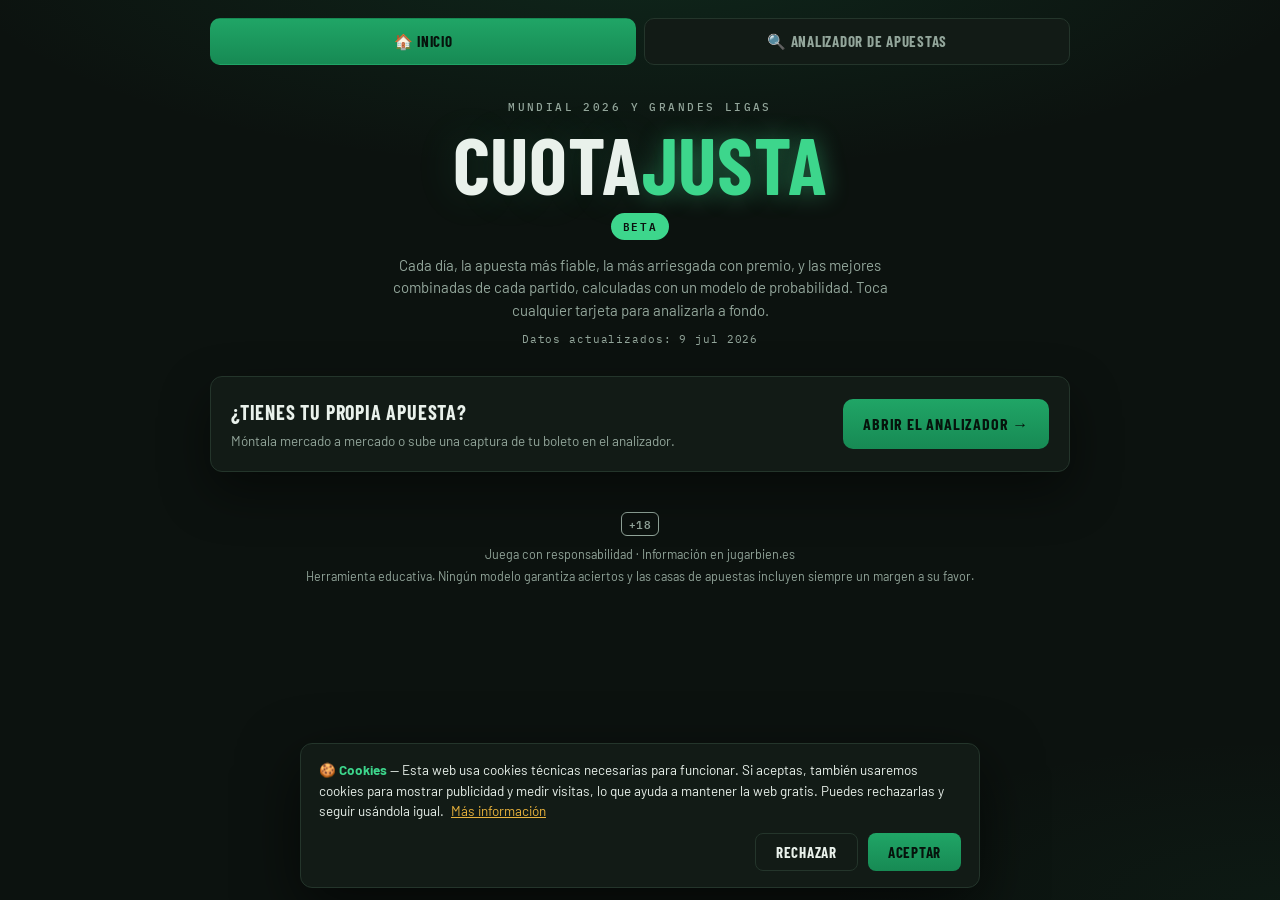
==== index.html @ d5326c70 "Add files via upload" ====
<!DOCTYPE html>
<html lang="es">
<head><meta name="google-site-verification" content="9Vh0uWkeFZLdjZWVwRnx1smApeK9F9QoQM45PeEHUjU" />
<meta charset="UTF-8">
<meta name="viewport" content="width=device-width, initial-scale=1.0">
<title>CuotaJusta · Cuota del día, combinadas y apuestas soñadoras</title>
<meta name="description" content="Cuota del día, combinadas y apuestas soñadoras del Mundial 2026 y las grandes ligas, calculadas cada día con un modelo de probabilidad. Gratis, sin registro.">
<meta name="keywords" content="cuota del dia, apuestas futbol hoy, combinadas futbol, pronosticos Mundial 2026, cuota justa, valor apuesta">
<meta name="author" content="CuotaJusta">
<meta name="robots" content="index, follow">
<link rel="canonical" href="https://cuotajusta.es/">

<meta property="og:type" content="website">
<meta property="og:site_name" content="CuotaJusta">
<meta property="og:title" content="CuotaJusta · Cuota del día, combinadas y apuestas soñadoras">
<meta property="og:description" content="Cada día, la apuesta más fiable, la más arriesgada con premio y las mejores combinadas del Mundial 2026 y las grandes ligas.">
<meta property="og:url" content="https://cuotajusta.es/">
<meta property="og:locale" content="es_ES">

<meta name="twitter:card" content="summary_large_image">
<meta name="twitter:title" content="CuotaJusta · Cuota del día, combinadas y apuestas soñadoras">
<meta name="twitter:description" content="La apuesta más fiable de cada partido, calculada cada día con un modelo de probabilidad.">

<script type="application/ld+json">
{
  "@context": "https://schema.org",
  "@type": "WebApplication",
  "name": "CuotaJusta",
  "url": "https://cuotajusta.es/",
  "description": "Cuota del día, combinadas y apuestas soñadoras del Mundial 2026 y las grandes ligas, calculadas con un modelo de probabilidad de Poisson.",
  "applicationCategory": "SportsApplication",
  "operatingSystem": "Web",
  "inLanguage": "es",
  "offers": { "@type": "Offer", "price": "0", "priceCurrency": "EUR" }
}
</script>

<link rel="preconnect" href="https://fonts.googleapis.com">
<link rel="preconnect" href="https://fonts.gstatic.com" crossorigin>
<link href="https://fonts.googleapis.com/css2?family=Barlow+Condensed:wght@600;700&family=Barlow:wght@400;500;600&family=IBM+Plex+Mono:wght@500;600&display=swap" rel="stylesheet">
<link rel="stylesheet" href="estilos.css">
</head>
<body>

<nav class="tabs">
  <a href="index.html" class="activa">🏠 Inicio</a>
  <a href="analizador.html">🔍 Analizador de apuestas</a>
</nav>

<div class="wrap">

  <header>
    <p class="eyebrow">Mundial 2026 y grandes ligas</p>
    <h1>Cuota<span class="justa">Justa</span></h1>
    <span class="demo-badge">Beta</span>
    <p class="lede">Cada día, la apuesta más fiable, la más arriesgada con premio, y las mejores combinadas de cada partido, calculadas con un modelo de probabilidad. Toca cualquier tarjeta para analizarla a fondo.</p>
    <p class="fecha-datos" id="fecha-datos"></p>
  </header>

  <section class="cd" id="cd">
    <h2 class="cd-titulo"><span class="estrella">⭐</span> <span id="cd-titulo-txt">Cuota del día</span></h2>
    <div class="cd-cards" id="cd-cards"></div>
    <p class="cd-nota">La selección más fiable de cada partido según el modelo. La «cuota justa» es tu listón: si tu casa paga más, la apuesta tiene valor. Toca una tarjeta para analizarla en el analizador de apuestas. Ningún pronóstico es seguro.</p>
  </section>

  <section class="cd sonadoras" id="sonadoras">
    <h2 class="cd-titulo"><span class="estrella-s">🌙</span> Soñadoras</h2>
    <div class="cd-cards" id="son-cards"></div>
    <p class="cd-nota">Apuestas con cuota atractiva pero posibilidades reales: pagan más que las seguras y entran más que las arriesgadas de verdad. El punto medio entre riesgo y premio. Toca una tarjeta para analizarla. Ningún pronóstico es seguro.</p>
  </section>

  <section class="cd combinadas" id="combinadas">
    <h2 class="cd-titulo"><span class="estrella-c">🎟️</span> Combinadas</h2>
    <div class="cd-cards" id="comb-cards"></div>
    <p class="cd-nota">Dos apuestas del mismo partido unidas en una, con la probabilidad calculada de forma exacta sobre el marcador (no es una simple multiplicación). Toca una tarjeta para analizarla. Ningún pronóstico es seguro.</p>
  </section>

  <section class="cd" style="display:block" id="cta-analizador">
    <div class="cta-caja">
      <div>
        <p class="cta-titulo">¿Tienes tu propia apuesta?</p>
        <p class="cta-sub">Móntala mercado a mercado o sube una captura de tu boleto en el analizador.</p>
      </div>
      <a href="analizador.html" class="cta-btn">Abrir el analizador →</a>
    </div>
  </section>

</div>

<div class="cookies" id="cookies" role="dialog" aria-label="Aviso de cookies">
  <div class="cookies-txt">
    <b>🍪 Cookies</b> — Esta web usa cookies técnicas necesarias para funcionar. Si aceptas, también usaremos cookies para mostrar publicidad y medir visitas, lo que ayuda a mantener la web gratis. Puedes rechazarlas y seguir usándola igual.
    <a href="#" id="cookies-mas">Más información</a>
  </div>
  <div class="cookies-btns">
    <button type="button" class="cookies-rechazar" id="cookies-rechazar">Rechazar</button>
    <button type="button" class="cookies-aceptar" id="cookies-aceptar">Aceptar</button>
  </div>
  <div class="cookies-detalle" id="cookies-detalle">
    <b>Cookies técnicas (siempre activas):</b> necesarias para que la web funcione y para recordar tu elección sobre cookies. No requieren consentimiento.<br>
    <b>Cookies de publicidad y medición (opcionales):</b> solo se activan si pulsas «Aceptar». Sirven para mostrar anuncios y contar visitas de forma anónima. Puedes cambiar de opinión borrando los datos del navegador. Esta web es una herramienta educativa (+18); juega con responsabilidad (jugarbien.es).
  </div>
</div>

<footer>
  <span class="mas18">+18</span><br>
  Juega con responsabilidad · Información en jugarbien.es<br>
  Herramienta educativa. Ningún modelo garantiza aciertos y las casas de apuestas incluyen siempre un margen a su favor.
</footer>

<script src="datos_respaldo.js"></script>
<script src="datos.js"></script>
<script src="motor.js"></script>
<script src="cookies.js"></script>
<script>
(function(){
  "use strict";
  function $(id){ return document.getElementById(id); }

  $("fecha-datos").textContent = "Datos actualizados: " + fFecha(DATOS.actualizado);

  // Tarjeta de cuota/soñadora/combinada: al tocarla, navega al analizador
  // con el partido y la selección ya preparados en la URL.
  function crearTarjeta(x, elegida, tipo){
    var ctx = { comp: x.comp, L: x.p[0], V: x.p[1] };
    var card = document.createElement("button");
    card.type = "button";
    card.className = "cd-card";

    var fecha = document.createElement("span");
    fecha.className = "cd-fecha";
    fecha.textContent = fFechaHora(x.p[2]) + " · " + x.compN;

    var equipos = document.createElement("div");
    equipos.className = "cd-equipos";
    var e1 = document.createElement("span"); e1.className = "escudo mini";
    var e2 = document.createElement("span"); e2.className = "escudo mini";
    pintarEscudo(e1, ctx.L, ctx.comp);
    pintarEscudo(e2, ctx.V, ctx.comp);
    var nom = document.createElement("span");
    nom.textContent = ctx.L + " – " + ctx.V;
    equipos.appendChild(e1); equipos.appendChild(nom); equipos.appendChild(e2);

    var pick = document.createElement("p");
    pick.className = "cd-pick";
    var prefijo = tipo === "sonadora" ? "El sueño: " : (tipo === "combo" ? "La combinada: " : "La apuesta: ");
    pick.textContent = prefijo + describir(elegida.sel, ctx);

    var abajo = document.createElement("div");
    abajo.className = "cd-abajo";
    var prob = document.createElement("span");
    prob.className = tipo === "sonadora" ? "cd-cuota-alta" : "cd-prob";
    prob.textContent = tipo === "sonadora" ? ("cuota " + fNum(1 / elegida.p, 2)) : fPct(elegida.p, 0);
    var justa = document.createElement("span");
    justa.className = "cd-justa";
    justa.textContent = tipo === "sonadora"
      ? ("Solo " + fPct(elegida.p, 0) + " de probabilidad")
      : ("Cuota justa " + fNum(1 / elegida.p, 2) + " — con más, hay valor");
    abajo.appendChild(prob); abajo.appendChild(justa);

    card.appendChild(fecha); card.appendChild(equipos);
    card.appendChild(pick); card.appendChild(abajo);

    card.addEventListener("click", function(){
      var params = new URLSearchParams();
      params.set("c", x.compN);
      params.set("l", x.p[0]);
      params.set("v", x.p[1]);
      params.set("f", x.p[2]);
      params.set("s", JSON.stringify(elegida.sel));
      window.location.href = "analizador.html?" + params.toString();
    });
    return card;
  }

  function construirCuotaDia(){
    var todos = partidosParaTarjetas();
    if (!todos.length) return;
    var hoy = new Date().toDateString();
    var deHoy = todos.filter(function(x){ return new Date(x.p[2]).toDateString() === hoy; });
    var usar = (deHoy.length ? deHoy : todos).slice(0, 6);
    $("cd-titulo-txt").textContent = deHoy.length ? "Cuota del día" : "Cuotas de la semana";

    var porPartido = tarjetasPorPartido(usar.length, 6);
    var cont = $("cd-cards"); cont.innerHTML = "";
    usar.forEach(function(x){
      var ctx = { comp: x.comp, L: x.p[0], V: x.p[1] };
      var m = calcularPartido(ctx.comp, ctx.L, ctx.V);
      mejoresApuestas(ctx, m, porPartido).forEach(function(mejor){
        cont.appendChild(crearTarjeta(x, mejor, "segura"));
      });
    });
    if (cont.children.length) $("cd").classList.add("visible");
  }

  function construirSonadoras(){
    var todos = partidosParaTarjetas();
    if (!todos.length) return;
    var hoy = new Date().toDateString();
    var deHoy = todos.filter(function(x){ return new Date(x.p[2]).toDateString() === hoy; });
    var usar = (deHoy.length ? deHoy : todos).slice(0, 6);

    var porPartido = tarjetasPorPartido(usar.length, 6);
    var cont = $("son-cards"); cont.innerHTML = "";
    usar.forEach(function(x){
      var ctx = { comp: x.comp, L: x.p[0], V: x.p[1] };
      var m = calcularPartido(ctx.comp, ctx.L, ctx.V);
      apuestasSonadoras(ctx, m, porPartido).forEach(function(sueno){
        cont.appendChild(crearTarjeta(x, sueno, "sonadora"));
      });
    });
    if (cont.children.length) $("sonadoras").classList.add("visible");
  }

  function construirCombinadas(){
    var todos = partidosParaTarjetas();
    if (!todos.length) return;
    var hoy = new Date().toDateString();
    var deHoy = todos.filter(function(x){ return new Date(x.p[2]).toDateString() === hoy; });
    var usar = (deHoy.length ? deHoy : todos).slice(0, 6);

    var porPartido = tarjetasPorPartido(usar.length, 6);
    var cont = $("comb-cards"); cont.innerHTML = "";
    usar.forEach(function(x){
      var ctx = { comp: x.comp, L: x.p[0], V: x.p[1] };
      var m = calcularPartido(ctx.comp, ctx.L, ctx.V);
      combosDisponibles(ctx, m).slice(0, porPartido).forEach(function(combo){
        cont.appendChild(crearTarjeta(x, combo, "combo"));
      });
    });
    if (cont.children.length) $("combinadas").classList.add("visible");
  }


  construirCuotaDia();
  construirSonadoras();
  construirCombinadas();
})();
</script>
</body>
</html>
---- estilos.css ----
:root{
    --fondo:#0C120F;
    --panel:#121B16;
    --panel2:#18241D;
    --linea:#24352B;
    --verde:#20A566;
    --verde-osc:#155C3C;
    --verde-brillo:#3DD68C;
    --oro:#E9B23C;
    --rojo:#E15A52;
    --texto:#E9F1EB;
    --muted:#93A69B;
    --radius:12px;
  }
  *{box-sizing:border-box;margin:0;padding:0}
  html{scroll-behavior:smooth}
  @media (prefers-reduced-motion:reduce){
    html{scroll-behavior:auto}
    *,*::before,*::after{animation:none!important;transition:none!important}
  }
  body{
    background:var(--fondo);
    background-image:
      radial-gradient(ellipse 90% 40% at 50% -5%, rgba(32,165,102,.14) 0%, transparent 60%),
      radial-gradient(ellipse 60% 30% at 100% 100%, rgba(32,165,102,.05) 0%, transparent 60%);
    color:var(--texto);
    font-family:'Barlow',system-ui,-apple-system,sans-serif;
    font-size:16px;line-height:1.5;
    min-height:100vh;
    padding:0 14px 90px;
  }
  .wrap{max-width:720px;margin:0 auto}
  @media (min-width:900px){
    .wrap{max-width:860px}
    body{padding-left:24px;padding-right:24px}
    .boleto, .ia-card, .stub{padding-left:28px;padding-right:28px}
  }
  @keyframes subir{from{opacity:0;transform:translateY(10px)}to{opacity:1;transform:none}}
  .cd, .boleto, .ia-card{animation:subir .4s ease-out both}
  .ia-card{animation-delay:.05s}

  header{padding:34px 0 22px;text-align:center}
  .eyebrow{
    font-family:'IBM Plex Mono',monospace;font-size:11px;font-weight:500;
    letter-spacing:.22em;text-transform:uppercase;color:var(--muted);
  }
  h1{
    font-family:'Barlow Condensed',sans-serif;font-weight:700;
    font-size:clamp(50px,12vw,80px);line-height:.95;letter-spacing:.01em;
    text-transform:uppercase;margin:10px 0 12px;
    text-shadow:0 0 40px rgba(61,214,140,.15);
  }
  h1 .justa{color:var(--verde-brillo);text-shadow:0 0 24px rgba(61,214,140,.45)}
  .demo-badge{
    display:inline-block;font-family:'IBM Plex Mono',monospace;font-size:11px;font-weight:600;
    letter-spacing:.14em;color:#0C120F;background:var(--verde-brillo);
    padding:5px 12px;border-radius:999px;text-transform:uppercase;
  }
  .lede{color:var(--muted);max-width:520px;margin:14px auto 0;font-size:15px}
  .fecha-datos{
    margin-top:10px;font-family:'IBM Plex Mono',monospace;font-size:11px;
    letter-spacing:.08em;color:var(--muted);
  }

  /* --- Cuota del día --- */
  .cd{margin-bottom:26px;display:none}
  .cd.visible{display:block}
  .cd-titulo{
    font-family:'Barlow Condensed',sans-serif;font-weight:700;font-size:24px;
    text-transform:uppercase;letter-spacing:.05em;margin-bottom:10px;
  }
  .cd-titulo .estrella{color:var(--oro)}
  .cd-cards{
    display:flex;gap:10px;overflow-x:auto;padding-bottom:8px;
    scroll-snap-type:x mandatory;-webkit-overflow-scrolling:touch;
  }
  @media (min-width:900px){
    .cd-cards{
      display:grid;grid-template-columns:repeat(3, 1fr);overflow:visible;
    }
    .cd-card{width:auto !important}
  }
  .cd-card{
    flex:0 0 auto;width:255px;scroll-snap-align:start;cursor:pointer;
    background:var(--panel);border:1px solid var(--linea);border-radius:10px;
    padding:14px;text-align:left;color:var(--texto);font-family:inherit;
    transition:border-color .15s, transform .12s;
  }
  .cd-card:hover{border-color:var(--verde-brillo);transform:translateY(-2px)}
  .cd-fecha{
    font-family:'IBM Plex Mono',monospace;font-size:11px;font-weight:600;
    letter-spacing:.08em;color:var(--muted);text-transform:uppercase;
  }
  .cd-equipos{
    display:flex;align-items:center;gap:8px;margin:9px 0;
    font-family:'Barlow Condensed',sans-serif;font-weight:700;font-size:16px;
    letter-spacing:.02em;text-transform:uppercase;line-height:1.15;
  }
  .cd-pick{font-size:14px;color:var(--texto);min-height:42px}
  .cd-abajo{display:flex;align-items:baseline;justify-content:space-between;gap:10px;margin-top:8px}
  .cd-prob{font-family:'IBM Plex Mono',monospace;font-weight:600;font-size:26px;color:var(--verde-brillo)}
  .cd-justa{font-size:12px;color:var(--muted);text-align:right}
  .cd-nota{font-size:12.5px;color:var(--muted);margin-top:8px}

  /* Soñadoras: acento violeta */
  .sonadoras .estrella-s{filter:drop-shadow(0 0 6px rgba(167,139,250,.5))}
  .sonadoras .cd-card{border-color:rgba(167,139,250,.28)}
  .sonadoras .cd-card:hover{border-color:#A78BFA;box-shadow:0 8px 30px rgba(167,139,250,.18)}
  .sonadoras .cd-prob{color:#B9A3FB}
  .sonadoras .cd-cuota-alta{
    font-family:'IBM Plex Mono',monospace;font-weight:600;font-size:26px;color:#C9B8FC;
  }

  /* Combinadas: acento azul */
  .combinadas .estrella-c{filter:drop-shadow(0 0 6px rgba(96,165,250,.5))}
  .combinadas .cd-card{border-color:rgba(96,165,250,.28)}
  .combinadas .cd-card:hover{border-color:#60A5FA;box-shadow:0 8px 30px rgba(96,165,250,.18)}
  .combinadas .cd-prob{color:#8FBFFC}

  /* Modo avanzado (IA) colapsable */
  .avanzado{margin-top:14px;border-top:1px dashed var(--linea);padding-top:8px}
  .avanzado summary{
    cursor:pointer;list-style:none;font-size:13.5px;color:var(--muted);
    padding:6px 0;display:flex;align-items:center;gap:6px;
  }
  .avanzado summary::-webkit-details-marker{display:none}
  .avanzado summary::before{content:"⚙️";font-size:13px}
  .avanzado summary::after{content:"▾";margin-left:auto;color:var(--muted)}
  .avanzado[open] summary::after{content:"▴"}
  .avanzado-body{padding-top:10px}
  .btn-ia-adv{width:100%;margin-top:10px;padding:11px}

  .boleto{
    background:var(--panel);
    border:1px solid var(--linea);
    border-radius:var(--radius);
    box-shadow:0 30px 70px rgba(0,0,0,.55);
    padding:22px 18px 24px;
    position:relative;
    overflow:hidden;
  }
  .boleto::before{
    content:"";position:absolute;top:0;left:0;right:0;height:4px;
    background:linear-gradient(90deg, var(--verde), var(--verde-brillo));
  }
  .boleto-head{
    display:flex;justify-content:space-between;align-items:baseline;
    border-bottom:1px solid var(--linea);padding-bottom:12px;margin-bottom:4px;
  }
  .boleto-head .titulo{
    font-family:'Barlow Condensed',sans-serif;font-weight:700;font-size:21px;
    text-transform:uppercase;letter-spacing:.05em;
  }
  .boleto-head .serie{
    font-family:'IBM Plex Mono',monospace;font-size:11px;color:var(--verde-brillo);font-weight:600;
    letter-spacing:.08em;
  }

  .paso{padding:18px 0}
  .paso + .paso{border-top:1px dashed var(--linea)}
  .paso-label{
    font-family:'IBM Plex Mono',monospace;font-size:11px;font-weight:600;
    letter-spacing:.18em;text-transform:uppercase;color:var(--verde-brillo);
    display:block;margin-bottom:12px;
  }

  label.campo{display:block}
  .campo + .campo{margin-top:12px}
  .campo-nombre{font-size:13px;font-weight:600;color:var(--muted);display:block;margin-bottom:6px}
  .nota-comp{
    margin-top:12px;font-size:12.5px;color:var(--muted);
    border-left:3px solid var(--verde);padding-left:10px;
  }
  .aviso-90{
    display:none;margin-top:10px;font-size:12.5px;color:var(--texto);
    background:rgba(233,178,60,.1);border:1px solid rgba(233,178,60,.35);
    border-radius:8px;padding:9px 11px;
  }
  .aviso-90.visible{display:block}
  .aviso-90 b{color:var(--oro)}

  select,input[type="text"],input[type="password"]{
    width:100%;appearance:none;-webkit-appearance:none;
    background:var(--panel2);color:var(--texto);
    border:1.5px solid var(--linea);border-radius:10px;
    padding:11px 12px;font-family:'Barlow',sans-serif;font-size:15px;font-weight:500;
  }
  select{
    background-image:url("data:image/svg+xml,%3Csvg xmlns='http://www.w3.org/2000/svg' width='12' height='8'%3E%3Cpath d='M1 1l5 5 5-5' stroke='%2393A69B' stroke-width='2' fill='none'/%3E%3C/svg%3E");
    background-repeat:no-repeat;background-position:right 12px center;
    padding-right:32px;cursor:pointer;
  }
  select:hover,input:hover{border-color:#31473A}
  input[type="text"]{font-family:'IBM Plex Mono',monospace;font-weight:600;font-size:16px}
  select:focus-visible,input:focus-visible,button:focus-visible{
    outline:2px solid var(--verde-brillo);outline-offset:2px;
  }
  select:disabled{opacity:.6;cursor:not-allowed}

  .banner-partido{
    margin-top:14px;
    background:linear-gradient(180deg, var(--verde-osc), #114A30);
    background-image:
      linear-gradient(180deg, var(--verde-osc), #114A30),
      repeating-linear-gradient(90deg, rgba(255,255,255,.03) 0 32px, transparent 32px 64px);
    border:1px solid #1E6B45;border-radius:10px;
    padding:14px 12px;
    display:grid;grid-template-columns:1fr auto 1fr;gap:8px;align-items:center;
    box-shadow:inset 0 1px 0 rgba(255,255,255,.06);
  }
  .banner-equipo{display:flex;flex-direction:column;align-items:center;gap:7px;min-width:0}
  .banner-equipo .nombre{
    font-family:'Barlow Condensed',sans-serif;font-weight:700;font-size:17px;
    letter-spacing:.03em;text-transform:uppercase;text-align:center;line-height:1.1;
    overflow:hidden;text-overflow:ellipsis;max-width:100%;
  }
  .banner-vs{
    font-family:'IBM Plex Mono',monospace;font-weight:600;font-size:12px;color:#BFE8D2;
    letter-spacing:.1em;text-align:center;
  }
  .escudo{
    width:46px;height:46px;display:flex;align-items:center;justify-content:center;
    flex:none;
  }
  .escudo img{width:100%;height:100%;object-fit:contain;filter:drop-shadow(0 2px 4px rgba(0,0,0,.4))}
  .escudo .bandera-img{
    width:44px;height:30px;object-fit:cover;border-radius:5px;
    box-shadow:0 2px 6px rgba(0,0,0,.45), inset 0 0 0 1px rgba(255,255,255,.15);
  }
  .escudo .iniciales{
    width:44px;height:46px;display:flex;align-items:center;justify-content:center;
    clip-path:polygon(0 0, 100% 0, 100% 62%, 50% 100%, 0 62%);
    font-family:'Barlow Condensed',sans-serif;font-weight:700;font-size:17px;color:#fff;
    text-shadow:0 1px 2px rgba(0,0,0,.4);
  }
  .escudo.mini{width:26px;height:26px}
  .escudo.mini .bandera-img{width:24px;height:17px;border-radius:3px}
  .escudo.mini .iniciales{width:22px;height:24px;font-size:10px}

  .grupo{
    border:1px solid var(--linea);border-radius:10px;
    margin-bottom:10px;background:var(--panel2);overflow:hidden;
  }
  .buscador-mercados input{
    font-family:'Barlow',sans-serif !important;font-weight:500 !important;font-size:15px !important;
    margin-bottom:12px;
  }
  .sin-resultados{
    display:none;font-size:14px;color:var(--muted);
    text-align:center;padding:14px;margin-bottom:10px;
  }
  .sin-resultados.visible{display:block}
  .grupo.oculto{display:none}
  .fila-mercado.oculto{display:none}
  .grupo summary{
    cursor:pointer;list-style:none;padding:12px 14px;
    display:flex;justify-content:space-between;align-items:center;
    font-family:'Barlow Condensed',sans-serif;font-weight:700;font-size:17px;
    letter-spacing:.05em;text-transform:uppercase;
    background:linear-gradient(180deg, rgba(32,165,102,.16), rgba(32,165,102,.05));
    border-bottom:1px solid transparent;
  }
  .grupo[open] summary{border-bottom-color:var(--linea)}
  .grupo summary::-webkit-details-marker{display:none}
  .grupo summary::after{content:"+";font-size:20px;color:var(--verde-brillo);font-family:'Barlow',sans-serif}
  .grupo[open] summary::after{content:"–"}
  .grupo-body{padding:12px 14px 14px;display:grid;gap:14px}
  .fila-mercado{display:flex;flex-wrap:wrap;gap:8px;align-items:center}
  .fila-titulo{
    flex-basis:100%;font-size:12px;font-weight:600;color:var(--muted);
    text-transform:uppercase;letter-spacing:.06em;margin-bottom:-2px;
  }
  select.mini{width:auto;padding:8px 30px 8px 10px;font-size:14px;border-radius:8px}
  select.jugador{min-width:200px;flex:1}
  .btn-add{
    cursor:pointer;border:none;border-radius:8px;
    background:var(--oro);color:#161104;
    font-family:'Barlow Condensed',sans-serif;font-weight:700;font-size:15px;
    letter-spacing:.06em;text-transform:uppercase;padding:9px 16px;
    transition:transform .1s, filter .12s;
  }
  .btn-add:hover{filter:brightness(1.08)}
  .btn-add:active{transform:scale(.97)}
  .add-chips{display:flex;flex-wrap:wrap;gap:8px}
  .add-chip{
    cursor:pointer;border:1.5px solid var(--linea);border-radius:9px;
    background:var(--panel);color:var(--texto);padding:9px 13px;
    font-family:'Barlow Condensed',sans-serif;font-weight:600;font-size:15px;
    letter-spacing:.03em;text-transform:uppercase;
    transition:background .12s,color .12s,border-color .12s,transform .1s;
  }
  .add-chip b{color:var(--verde-brillo);font-weight:600;margin-left:6px}
  .add-chip:hover{border-color:var(--verde-brillo)}
  .add-chip:active{transform:scale(.97)}
  .add-chip.simbolo{min-width:44px;font-size:17px}
  .aviso-plantilla{font-size:13px;color:var(--muted)}

  .slip{
    border:1px solid #1E6B45;border-radius:10px;
    background:var(--panel2);margin-top:14px;overflow:hidden;
  }
  .slip-titulo{
    display:flex;justify-content:space-between;align-items:baseline;
    font-family:'Barlow Condensed',sans-serif;font-weight:700;font-size:17px;
    letter-spacing:.05em;text-transform:uppercase;
    background:linear-gradient(180deg, var(--verde-osc), #114A30);
    padding:11px 14px;
  }
  .slip-titulo .n{font-family:'IBM Plex Mono',monospace;font-size:12px;color:#BFE8D2}
  .slip-body{padding:12px 14px}
  .slip-partido{
    display:flex;align-items:center;gap:7px;
    font-family:'Barlow Condensed',sans-serif;font-weight:700;font-size:14px;
    letter-spacing:.03em;text-transform:uppercase;color:var(--verde-brillo);
    padding:10px 0 6px;margin-top:4px;border-top:1px solid var(--linea);
  }
  .slip-partido:first-child{border-top:none;margin-top:0;padding-top:2px}
  .sel-linea-partido{
    font-family:'Barlow Condensed',sans-serif;font-weight:700;font-size:14px;
    letter-spacing:.03em;text-transform:uppercase;color:var(--verde-brillo);
    padding:12px 0 4px;
  }
  .slip-vacio{font-size:14px;color:var(--muted)}
  .slip-item{
    display:grid;grid-template-columns:22px 1fr auto;gap:8px;align-items:center;
    padding:8px 0;border-top:1px dashed var(--linea);font-size:14.5px;
  }
  .slip-item:first-of-type{border-top:none}
  .slip-item .num{
    font-family:'IBM Plex Mono',monospace;font-weight:600;font-size:12px;color:var(--verde-brillo);
  }
  .slip-x{
    cursor:pointer;border:none;background:none;color:var(--muted);
    font-size:18px;line-height:1;padding:4px 6px;border-radius:6px;
  }
  .slip-x:hover{color:var(--rojo);background:rgba(225,90,82,.12)}
  .aviso-jugadores{margin:8px 14px 12px;font-size:12.5px;color:var(--oro);display:none}
  .aviso-jugadores.visible{display:block}

  .paso3-grid{display:grid;grid-template-columns:1.4fr 1fr;gap:12px}
  @media (max-width:520px){ .paso3-grid{grid-template-columns:1fr} }

  .error{display:none;margin-top:10px;font-size:13.5px;font-weight:600;color:var(--rojo)}
  .error.visible{display:block}

  .analizar{
    width:100%;margin-top:6px;cursor:pointer;
    background:linear-gradient(180deg, var(--verde), #178A54);
    color:#06130C;
    border:none;border-radius:10px;padding:15px;
    font-family:'Barlow Condensed',sans-serif;font-weight:700;font-size:20px;
    letter-spacing:.08em;text-transform:uppercase;
    transition:transform .1s, filter .12s;
  }
  .analizar:hover{filter:brightness(1.08)}
  .analizar:active{transform:scale(.99)}

  /* --- Barra flotante del boleto --- */
  .flotante{
    display:none;position:fixed;left:50%;bottom:14px;transform:translateX(-50%);
    z-index:50;align-items:center;gap:14px;
    background:var(--panel);border:1px solid #1E6B45;border-radius:999px;
    box-shadow:0 12px 40px rgba(0,0,0,.6);
    padding:10px 12px 10px 18px;max-width:92vw;
  }
  .flotante.visible{display:flex}
  .flotante .txt{font-size:14.5px;white-space:nowrap}
  .flotante button{
    cursor:pointer;border:none;border-radius:999px;padding:9px 18px;
    background:linear-gradient(180deg, var(--verde), #178A54);color:#06130C;
    font-family:'Barlow Condensed',sans-serif;font-weight:700;font-size:16px;
    letter-spacing:.06em;text-transform:uppercase;
  }

  /* --- Analizador de capturas (IA) --- */
  .ia-card{
    margin-top:26px;background:var(--panel);border:1px solid var(--linea);
    border-radius:var(--radius);box-shadow:0 30px 70px rgba(0,0,0,.55);
    padding:22px 18px;position:relative;overflow:hidden;
  }
  .ia-card::before{
    content:"";position:absolute;top:0;left:0;right:0;height:4px;
    background:linear-gradient(90deg, var(--oro), #F5D06E);
  }
  .ia-titulo{
    font-family:'Barlow Condensed',sans-serif;font-weight:700;font-size:21px;
    text-transform:uppercase;letter-spacing:.05em;margin-bottom:4px;
  }
  .ia-sub{font-size:14px;color:var(--muted);margin-bottom:14px}
  .drop{
    border:2px dashed var(--linea);border-radius:10px;background:var(--panel2);
    padding:22px 14px;text-align:center;cursor:pointer;display:block;
    transition:border-color .15s, background .15s;
  }
  .drop:hover,.drop.arrastrando{border-color:var(--verde-brillo);background:rgba(32,165,102,.08)}
  .drop .icono{font-size:26px;display:block;margin-bottom:6px}
  .drop .txt{font-size:14px;color:var(--muted)}
  .drop input{display:none}
  .preview{display:none;margin-top:12px;text-align:center}
  .preview.visible{display:block}
  .preview img{max-width:100%;max-height:200px;border-radius:8px;border:1px solid var(--linea)}
  .preview .quitar{
    display:inline-block;margin-top:8px;cursor:pointer;background:none;border:none;
    color:var(--muted);font-size:13px;text-decoration:underline;
  }
  .clave-fila{display:grid;grid-template-columns:1fr auto;gap:8px;margin-top:14px}
  .btn-sec{
    cursor:pointer;border:1.5px solid var(--linea);border-radius:8px;background:var(--panel2);
    color:var(--texto);font-family:'Barlow Condensed',sans-serif;font-weight:600;
    font-size:14px;letter-spacing:.05em;text-transform:uppercase;padding:0 14px;
  }
  .btn-sec:hover{border-color:var(--verde-brillo)}
  .clave-nota{font-size:12.5px;color:var(--muted);margin-top:8px}
  .btn-ia{
    width:100%;margin-top:14px;cursor:pointer;
    background:linear-gradient(180deg, var(--oro), #C8922A);color:#161104;
    border:none;border-radius:10px;padding:14px;
    font-family:'Barlow Condensed',sans-serif;font-weight:700;font-size:18px;
    letter-spacing:.08em;text-transform:uppercase;
    transition:transform .1s, filter .12s;
  }
  .btn-ia:hover{filter:brightness(1.06)}
  .btn-ia:disabled{opacity:.55;cursor:wait}
  .estado-ia{margin-top:12px;font-size:14px;color:var(--muted);display:none}
  .estado-ia.visible{display:block}
  .estado-ia.mal{color:var(--rojo)}

  /* --- Resguardo --- */
  .stub{
    display:none;position:relative;margin-top:26px;
    background:var(--panel);border:1px solid var(--linea);
    border-radius:var(--radius);
    box-shadow:0 30px 70px rgba(0,0,0,.55);
    padding:28px 20px 24px;
  }
  .stub.visible{display:block;animation:stubIn .35s ease-out}
  @keyframes stubIn{from{opacity:0;transform:translateY(14px)}to{opacity:1;transform:none}}
  .stub::before{
    content:"";position:absolute;top:-7px;left:12px;right:12px;height:14px;
    background-image:radial-gradient(circle 7px at 7px 7px, var(--fondo) 6.5px, transparent 7px);
    background-size:26px 14px;background-repeat:repeat-x;
  }
  .stub-label{
    font-family:'IBM Plex Mono',monospace;font-size:11px;font-weight:600;
    letter-spacing:.18em;text-transform:uppercase;color:var(--muted);
  }
  .stub-fuente{display:none;margin-top:6px;font-size:12.5px;color:var(--oro)}
  .stub-fuente.visible{display:block}
  .stub-partido{
    display:flex;align-items:center;gap:10px;flex-wrap:wrap;
    font-family:'Barlow Condensed',sans-serif;font-weight:700;font-size:24px;
    line-height:1.1;text-transform:uppercase;margin:8px 0 14px;
  }
  .sel-lineas{border-top:1px dashed var(--linea);margin-bottom:18px}
  .sel-linea{
    display:grid;grid-template-columns:22px 1fr auto;gap:8px;align-items:center;
    padding:9px 0;border-bottom:1px dashed var(--linea);font-size:14.5px;
  }
  .sel-linea .num{font-family:'IBM Plex Mono',monospace;font-weight:600;font-size:12px;color:var(--verde-brillo)}
  .sel-linea .pct{font-family:'IBM Plex Mono',monospace;font-weight:600;white-space:nowrap;color:var(--oro)}
  .sel-linea.na{color:var(--muted)}
  .sel-linea.na .pct{color:var(--muted)}

  .prob-grande{display:flex;align-items:flex-end;gap:16px;flex-wrap:wrap;margin-bottom:6px}
  .prob-num{
    font-family:'IBM Plex Mono',monospace;font-weight:600;color:var(--verde-brillo);
    font-size:clamp(52px,13vw,80px);line-height:.9;letter-spacing:-.02em;
  }
  .prob-desc{font-size:14px;color:var(--muted);max-width:220px;padding-bottom:8px}

  .termo{display:flex;align-items:center;gap:12px;flex-wrap:wrap;margin:4px 0 8px}
  .termo-segs{display:flex;gap:5px}
  .termo-segs i{width:28px;height:11px;border-radius:5px;background:rgba(255,255,255,.08)}
  .termo-segs i.on.verde{background:var(--verde-brillo)}
  .termo-segs i.on.oro{background:var(--oro)}
  .termo-segs i.on.rojo{background:var(--rojo)}
  .termo-label{
    font-family:'Barlow Condensed',sans-serif;font-weight:700;font-size:19px;
    letter-spacing:.06em;text-transform:uppercase;
  }
  .termo-label.verde{color:var(--verde-brillo)}
  .termo-label.oro{color:var(--oro)}
  .termo-label.rojo{color:var(--rojo)}

  .frecuencia{font-size:15.5px;margin:2px 0 18px;color:var(--texto)}
  .frecuencia b{color:var(--verde-brillo)}

  .compara{
    border:1px solid var(--linea);border-radius:10px;background:var(--panel2);
    padding:14px;margin-bottom:18px;
  }
  .compara-titulo{
    font-family:'IBM Plex Mono',monospace;font-size:11px;font-weight:600;
    letter-spacing:.16em;text-transform:uppercase;color:var(--muted);margin-bottom:12px;display:block;
  }
  .cbarra{display:grid;grid-template-columns:150px 1fr 58px;gap:10px;align-items:center;font-size:13.5px;margin-bottom:9px}
  .cbarra:last-of-type{margin-bottom:0}
  .cbarra .etiqueta{color:var(--muted)}
  .cbarra .track{height:12px;background:rgba(255,255,255,.07);border-radius:99px;overflow:hidden}
  .cbarra .fill{height:100%;border-radius:99px;transition:width .5s ease}
  .cbarra.modelo .fill{background:linear-gradient(90deg, var(--verde), var(--verde-brillo))}
  .cbarra.cuota .fill{background:linear-gradient(90deg, #B8862B, var(--oro))}
  .cbarra .pct{font-family:'IBM Plex Mono',monospace;font-weight:600;text-align:right}
  .compara-leyenda{font-size:12.5px;color:var(--muted);margin-top:10px}
  @media (max-width:520px){ .cbarra{grid-template-columns:110px 1fr 52px} }

  .sello{
    display:inline-block;margin:2px 0 4px;
    padding:8px 18px;border:3px solid currentColor;border-radius:8px;
    font-family:'Barlow Condensed',sans-serif;font-weight:700;font-size:26px;
    letter-spacing:.14em;text-transform:uppercase;
    transform:rotate(-5deg);
    animation:stamp .3s cubic-bezier(.2,1.6,.4,1) both;
  }
  @keyframes stamp{from{opacity:0;transform:rotate(-5deg) scale(1.7)}to{opacity:1;transform:rotate(-5deg) scale(1)}}
  .sello.verde{color:var(--verde-brillo)}
  .sello.oro{color:var(--oro)}
  .sello.rojo{color:var(--rojo)}
  .veredicto-frase{font-size:15px;margin:12px 0 6px;max-width:500px}
  .dinero{font-size:14.5px;color:var(--texto);margin-bottom:8px;max-width:500px}
  .dinero b.pos{color:var(--verde-brillo)} .dinero b.neg{color:var(--rojo)}
  .nota-indep{font-size:13px;color:var(--muted);margin-bottom:18px;max-width:500px}

  .datos{border-top:1px dashed var(--linea);padding-top:16px;display:grid;gap:9px}
  .dato{display:flex;justify-content:space-between;gap:16px;font-size:14.5px}
  .dato .k{color:var(--muted)}
  .dato .v{font-family:'IBM Plex Mono',monospace;font-weight:600;white-space:nowrap}

  .modelo{margin-top:20px;border-top:1px dashed var(--linea);padding-top:16px}
  .modelo-titulo{
    font-family:'IBM Plex Mono',monospace;font-size:11px;font-weight:600;
    letter-spacing:.18em;text-transform:uppercase;color:var(--muted);margin-bottom:12px;display:block;
  }
  .barras{display:grid;gap:8px}
  .barra{display:grid;grid-template-columns:26px 1fr 52px;gap:10px;align-items:center;font-size:13.5px}
  .barra .sig{font-family:'Barlow Condensed',sans-serif;font-weight:700;font-size:16px}
  .barra .track{height:10px;background:rgba(255,255,255,.07);border-radius:99px;overflow:hidden}
  .barra .fill{height:100%;background:linear-gradient(90deg, var(--verde), var(--verde-brillo));border-radius:99px;transition:width .5s ease}
  .barra .pct{font-family:'IBM Plex Mono',monospace;font-weight:600;text-align:right}
  .marcadores{margin-top:14px;font-size:13.5px;color:var(--muted)}
  .marcadores b{color:var(--texto);font-family:'IBM Plex Mono',monospace;font-weight:600}
  .nota-demo{
    margin-top:18px;font-size:12.5px;color:var(--muted);
    border-left:3px solid var(--verde);padding-left:10px;
  }

  .como{margin-top:34px}
  .como details{
    background:var(--panel);border:1px solid var(--linea);
    border-radius:var(--radius);padding:18px 20px;
  }
  .como summary{
    cursor:pointer;font-family:'Barlow Condensed',sans-serif;font-weight:600;
    font-size:19px;letter-spacing:.04em;text-transform:uppercase;list-style:none;
    display:flex;justify-content:space-between;align-items:center;color:var(--texto);
  }
  .como summary::-webkit-details-marker{display:none}
  .como summary::after{content:"+";font-size:22px;color:var(--verde-brillo)}
  .como details[open] summary::after{content:"–"}
  .como-body{margin-top:14px;color:var(--muted);font-size:14.5px;display:grid;gap:10px}
  .como-body b{color:var(--texto);font-weight:600}

  footer{margin-top:40px;text-align:center;color:var(--muted);font-size:12.5px;line-height:1.7}
  footer .mas18{
    display:inline-block;font-family:'IBM Plex Mono',monospace;font-weight:600;font-size:11px;
    border:1.5px solid var(--muted);border-radius:6px;padding:2px 7px;margin-bottom:8px;
    letter-spacing:.06em;
  }

  /* --- Banner de cookies --- */
  .cookies{
    display:none;position:fixed;left:12px;right:12px;bottom:12px;z-index:80;
    max-width:680px;margin:0 auto;
    background:var(--panel);border:1px solid var(--linea);border-radius:12px;
    box-shadow:0 20px 60px rgba(0,0,0,.6);
    padding:16px 18px;
    flex-direction:column;gap:12px;
  }
  .cookies.visible{display:flex}
  .cookies-txt{font-size:13.5px;color:var(--texto);line-height:1.5}
  .cookies-txt b{color:var(--verde-brillo)}
  .cookies-txt a{color:var(--oro);text-decoration:underline;margin-left:4px}
  .cookies-btns{display:flex;gap:10px;justify-content:flex-end}
  .cookies-rechazar,.cookies-aceptar{
    cursor:pointer;border-radius:8px;padding:9px 20px;
    font-family:'Barlow Condensed',sans-serif;font-weight:700;font-size:15px;
    letter-spacing:.05em;text-transform:uppercase;
  }
  .cookies-rechazar{background:transparent;border:1.5px solid var(--linea);color:var(--texto)}
  .cookies-rechazar:hover{border-color:var(--muted)}
  .cookies-aceptar{background:linear-gradient(180deg, var(--verde), #178A54);border:none;color:#06130C}
  .cookies-aceptar:hover{filter:brightness(1.08)}
  .cookies-detalle{
    display:none;font-size:12.5px;color:var(--muted);
    border-top:1px dashed var(--linea);padding-top:10px;
  }
  .cookies-detalle.visible{display:block}
  @media (max-width:520px){ .cookies-btns{justify-content:stretch} .cookies-rechazar,.cookies-aceptar{flex:1} }

  /* --- Pestañas de navegación (Inicio / Analizador) --- */
  .tabs{
    max-width:720px;margin:0 auto;padding-top:18px;
    display:flex;gap:8px;
  }
  @media (min-width:900px){ .tabs{ max-width:860px } }
  .tabs a{
    flex:1;text-align:center;text-decoration:none;
    padding:11px 14px;border-radius:10px;
    border:1.5px solid var(--linea);background:var(--panel);color:var(--muted);
    font-family:'Barlow Condensed',sans-serif;font-weight:700;font-size:15px;
    letter-spacing:.05em;text-transform:uppercase;
    transition:border-color .15s,color .15s,background .15s;
  }
  .tabs a:hover{border-color:var(--verde-brillo);color:var(--texto)}
  .tabs a.activa{
    background:linear-gradient(180deg, var(--verde), #178A54);
    border-color:transparent;color:#06130C;
  }

  /* --- Caja de llamada al analizador (portada) --- */
  #cta-analizador{margin-top:6px}
  .cta-caja{
    background:var(--panel);border:1px solid var(--linea);border-radius:var(--radius);
    box-shadow:0 20px 50px rgba(0,0,0,.45);
    padding:20px;display:flex;align-items:center;justify-content:space-between;gap:16px;flex-wrap:wrap;
  }
  .cta-titulo{
    font-family:'Barlow Condensed',sans-serif;font-weight:700;font-size:20px;
    text-transform:uppercase;letter-spacing:.04em;
  }
  .cta-sub{font-size:13.5px;color:var(--muted);margin-top:4px}
  .cta-btn{
    flex:none;white-space:nowrap;text-decoration:none;
    background:linear-gradient(180deg, var(--verde), #178A54);color:#06130C;
    padding:13px 20px;border-radius:10px;
    font-family:'Barlow Condensed',sans-serif;font-weight:700;font-size:16px;
    letter-spacing:.05em;text-transform:uppercase;
    transition:filter .12s;
  }
  .cta-btn:hover{filter:brightness(1.08)}
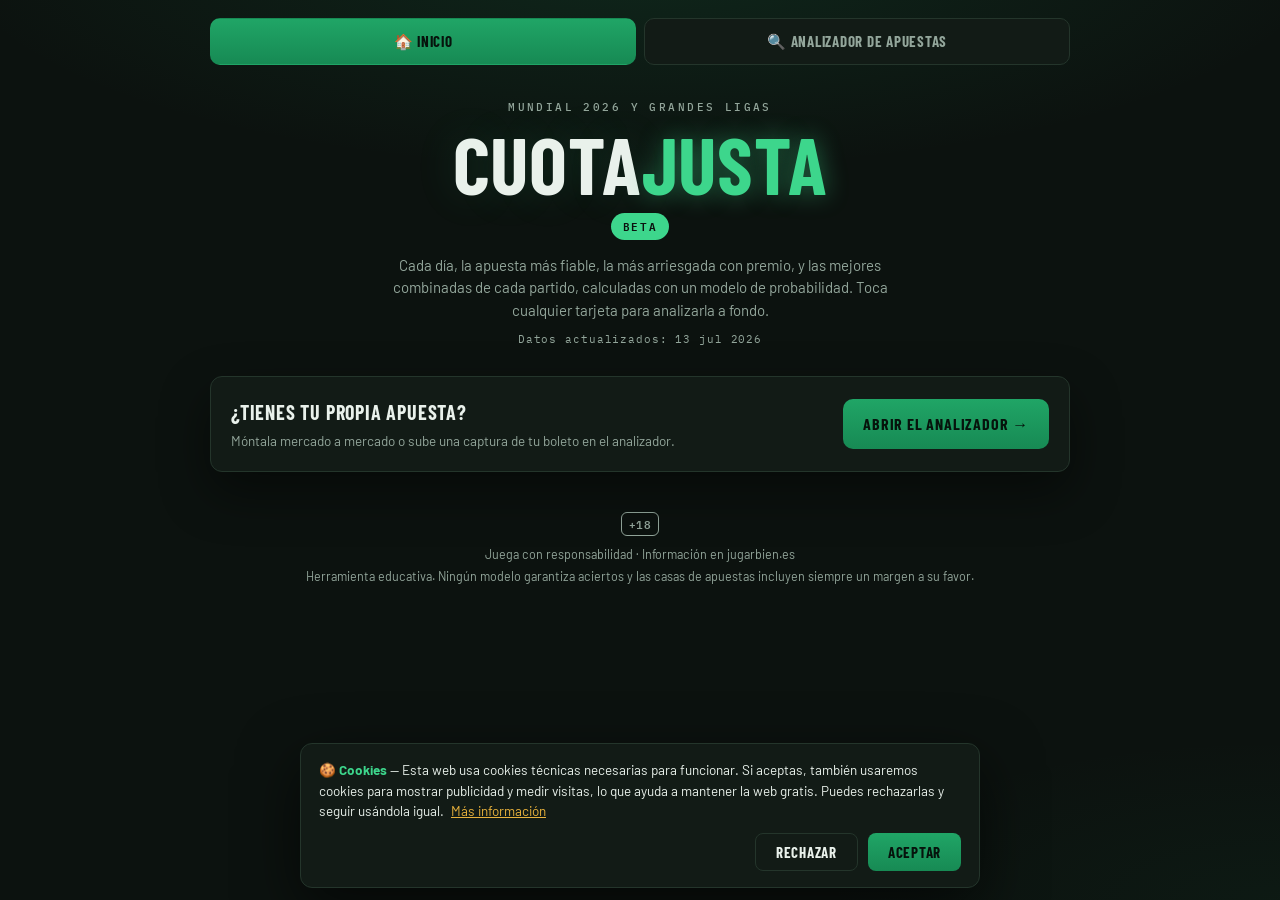
==== commit 3e435f91: "Add files via upload" ====
--- a/index.html
+++ b/index.html
@@ -178,7 +178,8 @@
     if (!todos.length) return;
     var hoy = new Date().toDateString();
     var deHoy = todos.filter(function(x){ return new Date(x.p[2]).toDateString() === hoy; });
-    var usar = (deHoy.length ? deHoy : todos).slice(0, 6);
+    // Los de hoy primero, pero SIN quitar el resto de la semana
+    var usar = deHoy.concat(todos.filter(function(x){ return deHoy.indexOf(x) === -1; })).slice(0, 8);
     $("cd-titulo-txt").textContent = deHoy.length ? "Cuota del día" : "Cuotas de la semana";
 
     var porPartido = tarjetasPorPartido(usar.length, 6);
@@ -198,7 +199,8 @@
     if (!todos.length) return;
     var hoy = new Date().toDateString();
     var deHoy = todos.filter(function(x){ return new Date(x.p[2]).toDateString() === hoy; });
-    var usar = (deHoy.length ? deHoy : todos).slice(0, 6);
+    // Los de hoy primero, pero SIN quitar el resto de la semana
+    var usar = deHoy.concat(todos.filter(function(x){ return deHoy.indexOf(x) === -1; })).slice(0, 8);
 
     var porPartido = tarjetasPorPartido(usar.length, 6);
     var cont = $("son-cards"); cont.innerHTML = "";
@@ -212,15 +214,77 @@
     if (cont.children.length) $("sonadoras").classList.add("visible");
   }
 
+  // Tarjeta de combinada de VARIOS partidos: cada pierna con su partido,
+  // probabilidad total = producto exacto (partidos independientes de verdad).
+  function crearTarjetaMulti(titulo, piernas){
+    var card = document.createElement("button");
+    card.type = "button";
+    card.className = "cd-card cd-card-multi";
+
+    var cab = document.createElement("span");
+    cab.className = "cd-fecha";
+    cab.textContent = titulo + " · " + piernas.length + " partidos";
+    card.appendChild(cab);
+
+    var pTotal = 1;
+    piernas.forEach(function(pi){
+      pTotal *= pi.p;
+      var linea = document.createElement("div");
+      linea.className = "cd-leg";
+      var eq = document.createElement("span");
+      eq.className = "cd-leg-partido";
+      eq.textContent = pi.x.p[0] + " – " + pi.x.p[1];
+      var ap = document.createElement("span");
+      ap.className = "cd-leg-apuesta";
+      ap.textContent = describir(pi.c.sel, { comp: pi.x.comp, L: pi.x.p[0], V: pi.x.p[1] }) + " (" + fPct(pi.c.p, 0) + ")";
+      linea.appendChild(eq); linea.appendChild(ap);
+      card.appendChild(linea);
+    });
+
+    var abajo = document.createElement("div");
+    abajo.className = "cd-abajo";
+    var prob = document.createElement("span");
+    prob.className = "cd-prob";
+    prob.textContent = fPct(pTotal, 0);
+    var justa = document.createElement("span");
+    justa.className = "cd-justa";
+    justa.textContent = "Cuota justa " + fNum(1 / pTotal, 2) + " — con más, hay valor";
+    abajo.appendChild(prob); abajo.appendChild(justa);
+    card.appendChild(abajo);
+
+    card.addEventListener("click", function(){
+      var multi = piernas.map(function(pi){
+        return { c: pi.x.compN, l: pi.x.p[0], v: pi.x.p[1], f: pi.x.p[2], s: pi.c.sel };
+      });
+      window.location.href = "analizador.html?m=" + encodeURIComponent(JSON.stringify(multi));
+    });
+    return card;
+  }
+
   function construirCombinadas(){
     var todos = partidosParaTarjetas();
     if (!todos.length) return;
     var hoy = new Date().toDateString();
     var deHoy = todos.filter(function(x){ return new Date(x.p[2]).toDateString() === hoy; });
-    var usar = (deHoy.length ? deHoy : todos).slice(0, 6);
-
+    // Los de hoy primero, pero SIN quitar el resto de la semana
+    var usar = deHoy.concat(todos.filter(function(x){ return deHoy.indexOf(x) === -1; })).slice(0, 8);
+
+    var cont = $("comb-cards"); cont.innerHTML = "";
+
+    // 1) Combinadas de VARIOS partidos (si hay al menos 2): el plato fuerte
+    if (usar.length >= 2){
+      var piernas = usar.slice(0, 3).map(function(x){
+        var ctx = { comp: x.comp, L: x.p[0], V: x.p[1] };
+        var m = calcularPartido(ctx.comp, ctx.L, ctx.V);
+        var mejores = mejoresApuestas(ctx, m, 1);
+        return mejores.length ? { x: x, c: mejores[0], p: mejores[0].p } : null;
+      }).filter(Boolean);
+      if (piernas.length >= 2) cont.appendChild(crearTarjetaMulti("Doble del día", piernas.slice(0, 2)));
+      if (piernas.length >= 3) cont.appendChild(crearTarjetaMulti("Triple del día", piernas));
+    }
+
+    // 2) Combinadas del mismo partido (exactas sobre el marcador)
     var porPartido = tarjetasPorPartido(usar.length, 6);
-    var cont = $("comb-cards"); cont.innerHTML = "";
     usar.forEach(function(x){
       var ctx = { comp: x.comp, L: x.p[0], V: x.p[1] };
       var m = calcularPartido(ctx.comp, ctx.L, ctx.V);
--- a/estilos.css
+++ b/estilos.css
@@ -638,3 +638,70 @@
     transition:filter .12s;
   }
   .cta-btn:hover{filter:brightness(1.08)}
+
+  /* --- Rejilla visual de selección de jugadores --- */
+  .ju-grid{display:flex;flex-direction:column;gap:6px;margin-bottom:12px}
+  .ju-equipo-titulo{
+    display:flex;align-items:center;gap:8px;margin:8px 0 2px;
+    font-family:'Barlow Condensed',sans-serif;font-weight:700;font-size:15px;
+    text-transform:uppercase;letter-spacing:.04em;color:var(--verde-brillo);
+  }
+  .ju-cards{
+    display:grid;grid-template-columns:repeat(auto-fill,minmax(88px,1fr));gap:8px;
+  }
+  .ju-card{
+    background:var(--panel);border:1.5px solid var(--linea);border-radius:12px;
+    padding:10px 6px 8px;display:flex;flex-direction:column;align-items:center;gap:5px;
+    cursor:pointer;transition:border-color .12s,transform .12s,box-shadow .12s;
+    text-align:center;
+  }
+  .ju-card:hover{border-color:var(--verde-brillo);transform:translateY(-2px)}
+  .ju-card.sel{
+    border-color:var(--verde-brillo);
+    box-shadow:0 0 0 2px rgba(61,214,140,.35), 0 8px 22px rgba(61,214,140,.18);
+    background:linear-gradient(180deg, rgba(61,214,140,.1), var(--panel));
+  }
+  .ju-avatar{
+    position:relative;width:54px;height:54px;border-radius:50%;
+    display:flex;align-items:center;justify-content:center;
+    box-shadow:0 3px 10px rgba(0,0,0,.45);
+    border:2px solid rgba(255,255,255,.14);overflow:visible;
+  }
+  .ju-avatar-icono{
+    position:absolute;font-size:26px;opacity:.32;
+    filter:grayscale(.2) drop-shadow(0 1px 2px rgba(0,0,0,.4));
+  }
+  .ju-avatar-ini{
+    position:relative;z-index:1;
+    font-family:'Barlow Condensed',sans-serif;font-weight:700;font-size:18px;color:#fff;
+    text-shadow:0 1px 4px rgba(0,0,0,.7);letter-spacing:.02em;
+  }
+  .ju-avatar-band{
+    position:absolute;bottom:-2px;left:-2px;width:19px;height:13px;
+    object-fit:cover;border-radius:3px;border:1.5px solid var(--panel);
+    box-shadow:0 1px 3px rgba(0,0,0,.5);z-index:2;
+  }
+  .ju-avatar-POR{border-color:#F4C752}
+  .ju-avatar-DEF{border-color:#6FB6FF}
+  .ju-avatar-MED{border-color:#9FE7B8}
+  .ju-avatar-DEL{border-color:#FF9D7A}
+  .ju-estrella{position:absolute;top:-6px;right:-6px;font-size:14px;filter:drop-shadow(0 1px 2px rgba(0,0,0,.6));z-index:3}
+  .ju-nombre{
+    font-family:'Barlow',sans-serif;font-weight:600;font-size:11.5px;color:var(--texto);
+    line-height:1.15;max-width:82px;overflow:hidden;text-overflow:ellipsis;white-space:nowrap;
+  }
+  .ju-pos{font-size:9.5px;color:var(--muted);letter-spacing:.02em;font-weight:600}
+  .ju-pos-POR{color:#F4C752}
+  .ju-pos-DEF{color:#6FB6FF}
+  .ju-pos-MED{color:#9FE7B8}
+  .ju-pos-DEL{color:#FF9D7A}
+
+  /* --- Tarjeta de combinada de varios partidos (portada) --- */
+  .cd-card-multi{gap:6px}
+  .cd-leg{
+    display:flex;flex-direction:column;gap:1px;padding:6px 0;
+    border-top:1px solid var(--linea);
+  }
+  .cd-leg:first-of-type{border-top:none}
+  .cd-leg-partido{font-size:11px;color:var(--muted);text-transform:uppercase;letter-spacing:.03em}
+  .cd-leg-apuesta{font-family:'Barlow',sans-serif;font-weight:600;font-size:13.5px;color:var(--texto)}
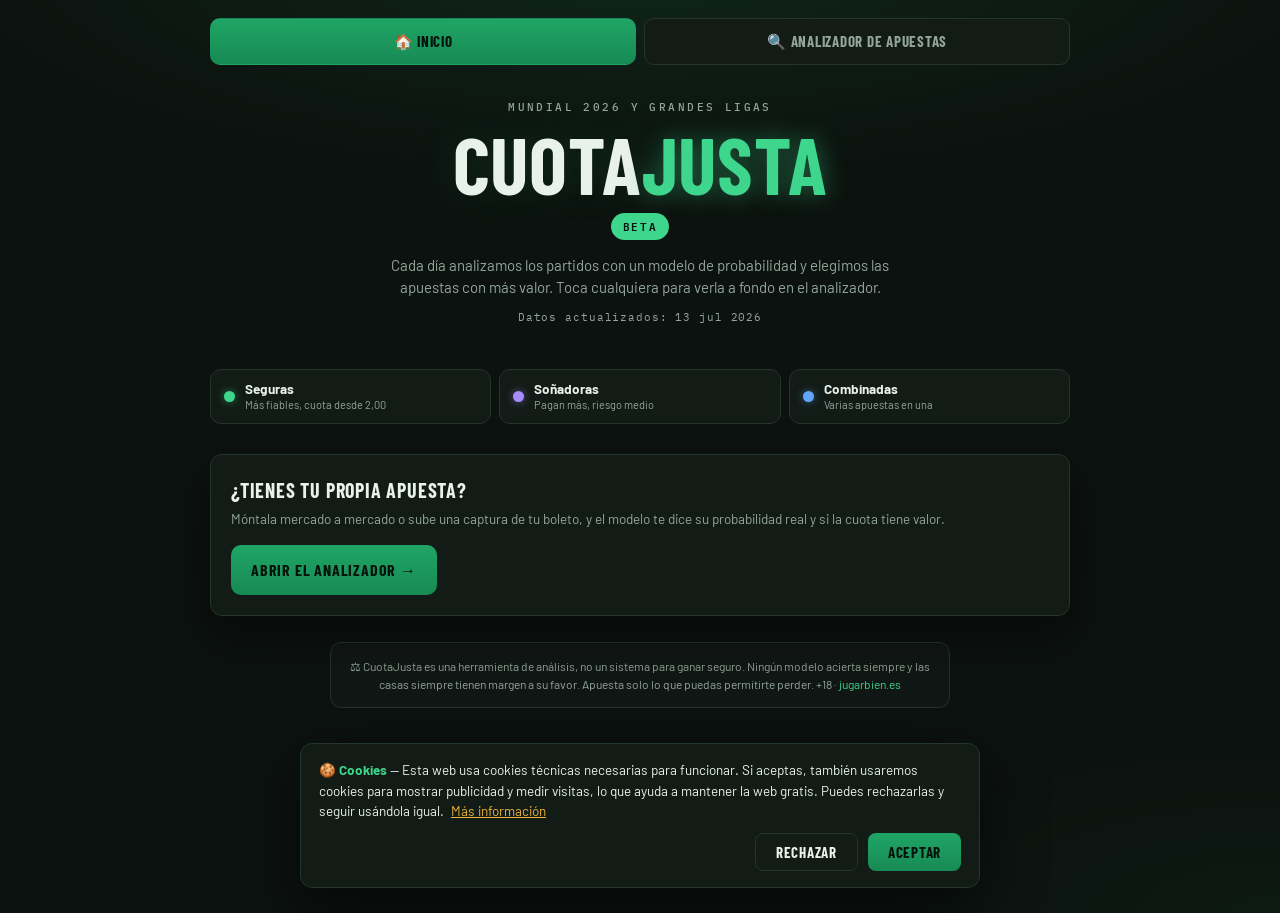
==== commit badcb2dc: "Add files via upload" ====
--- a/index.html
+++ b/index.html
@@ -53,9 +53,24 @@
     <p class="eyebrow">Mundial 2026 y grandes ligas</p>
     <h1>Cuota<span class="justa">Justa</span></h1>
     <span class="demo-badge">Beta</span>
-    <p class="lede">Cada día, la apuesta más fiable, la más arriesgada con premio, y las mejores combinadas de cada partido, calculadas con un modelo de probabilidad. Toca cualquier tarjeta para analizarla a fondo.</p>
+    <p class="lede">Cada día analizamos los partidos con un modelo de probabilidad y elegimos las apuestas con más valor. Toca cualquiera para verla a fondo en el analizador.</p>
     <p class="fecha-datos" id="fecha-datos"></p>
   </header>
+
+  <div class="leyenda">
+    <a href="#cd" class="ley-item ley-seg">
+      <span class="ley-punto"></span>
+      <span class="ley-txt"><b>Seguras</b><span>Más fiables, cuota desde 2,00</span></span>
+    </a>
+    <a href="#sonadoras" class="ley-item ley-son">
+      <span class="ley-punto"></span>
+      <span class="ley-txt"><b>Soñadoras</b><span>Pagan más, riesgo medio</span></span>
+    </a>
+    <a href="#combinadas" class="ley-item ley-com">
+      <span class="ley-punto"></span>
+      <span class="ley-txt"><b>Combinadas</b><span>Varias apuestas en una</span></span>
+    </a>
+  </div>
 
   <section class="cd" id="cd">
     <h2 class="cd-titulo"><span class="estrella">⭐</span> <span id="cd-titulo-txt">Cuota del día</span></h2>
@@ -79,11 +94,15 @@
     <div class="cta-caja">
       <div>
         <p class="cta-titulo">¿Tienes tu propia apuesta?</p>
-        <p class="cta-sub">Móntala mercado a mercado o sube una captura de tu boleto en el analizador.</p>
+        <p class="cta-sub">Móntala mercado a mercado o sube una captura de tu boleto, y el modelo te dice su probabilidad real y si la cuota tiene valor.</p>
       </div>
       <a href="analizador.html" class="cta-btn">Abrir el analizador →</a>
     </div>
   </section>
+
+  <p class="aviso-honesto">
+    ⚖️ CuotaJusta es una herramienta de análisis, no un sistema para ganar seguro. Ningún modelo acierta siempre y las casas siempre tienen margen a su favor. Apuesta solo lo que puedas permitirte perder. +18 · <a href="https://www.jugarbien.es" target="_blank" rel="noopener">jugarbien.es</a>
+  </p>
 
 </div>
 
@@ -146,6 +165,14 @@
     var prefijo = tipo === "sonadora" ? "El sueño: " : (tipo === "combo" ? "La combinada: " : "La apuesta: ");
     pick.textContent = prefijo + describir(elegida.sel, ctx);
 
+    // Análisis: el "por qué" de la apuesta
+    if (elegida.analisis){
+      var analisis = document.createElement("p");
+      analisis.className = "cd-analisis";
+      analisis.innerHTML = "📊 " + elegida.analisis;
+      pick.appendChild(analisis);
+    }
+
     var abajo = document.createElement("div");
     abajo.className = "cd-abajo";
     var prob = document.createElement("span");
@@ -157,6 +184,16 @@
       ? ("Solo " + fPct(elegida.p, 0) + " de probabilidad")
       : ("Cuota justa " + fNum(1 / elegida.p, 2) + " — con más, hay valor");
     abajo.appendChild(prob); abajo.appendChild(justa);
+
+    // Sello de confianza del cálculo
+    if (elegida.conf){
+      var conf = document.createElement("span");
+      conf.className = "cd-conf cd-conf-" + elegida.conf;
+      var puntos = elegida.conf >= 3 ? "●●●" : (elegida.conf === 2 ? "●●○" : "●○○");
+      conf.innerHTML = '<span class="cd-conf-p">' + puntos + '</span> ' +
+        (elegida.conf >= 3 ? "Cálculo sólido" : (elegida.conf === 2 ? "Cálculo fiable" : "Estimación aprox."));
+      abajo.appendChild(conf);
+    }
 
     card.appendChild(fecha); card.appendChild(equipos);
     card.appendChild(pick); card.appendChild(abajo);
--- a/estilos.css
+++ b/estilos.css
@@ -62,6 +62,30 @@
     letter-spacing:.08em;color:var(--muted);
   }
 
+  /* --- Leyenda de secciones (guía rápida) --- */
+  .leyenda{
+    display:grid;grid-template-columns:repeat(3,1fr);gap:8px;
+    margin:22px 0 30px;
+  }
+  @media (max-width:560px){ .leyenda{grid-template-columns:1fr} }
+  .ley-item{
+    display:flex;align-items:center;gap:10px;text-decoration:none;
+    padding:11px 13px;border-radius:11px;
+    background:var(--panel);border:1px solid var(--linea);
+    transition:border-color .15s,transform .15s;
+  }
+  .ley-item:hover{transform:translateY(-2px)}
+  .ley-punto{width:11px;height:11px;border-radius:50%;flex:none}
+  .ley-txt{display:flex;flex-direction:column;line-height:1.25}
+  .ley-txt b{font-size:13.5px;color:var(--texto);font-weight:700}
+  .ley-txt span{font-size:11px;color:var(--muted)}
+  .ley-seg .ley-punto{background:var(--verde-brillo);box-shadow:0 0 8px rgba(61,214,140,.5)}
+  .ley-seg:hover{border-color:var(--verde-brillo)}
+  .ley-son .ley-punto{background:#A78BFA;box-shadow:0 0 8px rgba(167,139,250,.5)}
+  .ley-son:hover{border-color:#A78BFA}
+  .ley-com .ley-punto{background:#60A5FA;box-shadow:0 0 8px rgba(96,165,250,.5)}
+  .ley-com:hover{border-color:#60A5FA}
+
   /* --- Cuota del día --- */
   .cd{margin-bottom:26px;display:none}
   .cd.visible{display:block}
@@ -97,9 +121,24 @@
     letter-spacing:.02em;text-transform:uppercase;line-height:1.15;
   }
   .cd-pick{font-size:14px;color:var(--texto);min-height:42px}
-  .cd-abajo{display:flex;align-items:baseline;justify-content:space-between;gap:10px;margin-top:8px}
+  .cd-analisis{
+    font-size:12px;color:var(--muted);line-height:1.4;margin-top:7px;
+    padding:8px 10px;background:rgba(255,255,255,.03);border-radius:8px;
+    border-left:2px solid rgba(61,214,140,.4);
+  }
+  .cd-analisis b{color:var(--texto);font-weight:600}
+  .cd-abajo{display:flex;align-items:baseline;justify-content:space-between;gap:10px;margin-top:10px;flex-wrap:wrap}
   .cd-prob{font-family:'IBM Plex Mono',monospace;font-weight:600;font-size:26px;color:var(--verde-brillo)}
-  .cd-justa{font-size:12px;color:var(--muted);text-align:right}
+  .cd-justa{font-size:12px;color:var(--muted);text-align:right;flex:1}
+  .cd-conf{
+    font-size:10.5px;color:var(--muted);letter-spacing:.02em;
+    width:100%;display:flex;align-items:center;gap:5px;
+    padding-top:7px;margin-top:3px;border-top:1px solid var(--linea);
+  }
+  .cd-conf-p{letter-spacing:1px;font-size:9px}
+  .cd-conf-3 .cd-conf-p{color:#3DD68C}
+  .cd-conf-2 .cd-conf-p{color:#F4C752}
+  .cd-conf-1 .cd-conf-p{color:#FF9D7A}
   .cd-nota{font-size:12.5px;color:var(--muted);margin-top:8px}
 
   /* Soñadoras: acento violeta */
@@ -638,6 +677,13 @@
     transition:filter .12s;
   }
   .cta-btn:hover{filter:brightness(1.08)}
+  .aviso-honesto{
+    font-size:12px;color:var(--muted);line-height:1.5;text-align:center;
+    max-width:620px;margin:26px auto 0;padding:14px 18px;
+    background:rgba(255,255,255,.02);border:1px solid var(--linea);border-radius:11px;
+  }
+  .aviso-honesto a{color:var(--verde-brillo);text-decoration:none}
+  .aviso-honesto a:hover{text-decoration:underline}
 
   /* --- Rejilla visual de selección de jugadores --- */
   .ju-grid{display:flex;flex-direction:column;gap:6px;margin-bottom:12px}
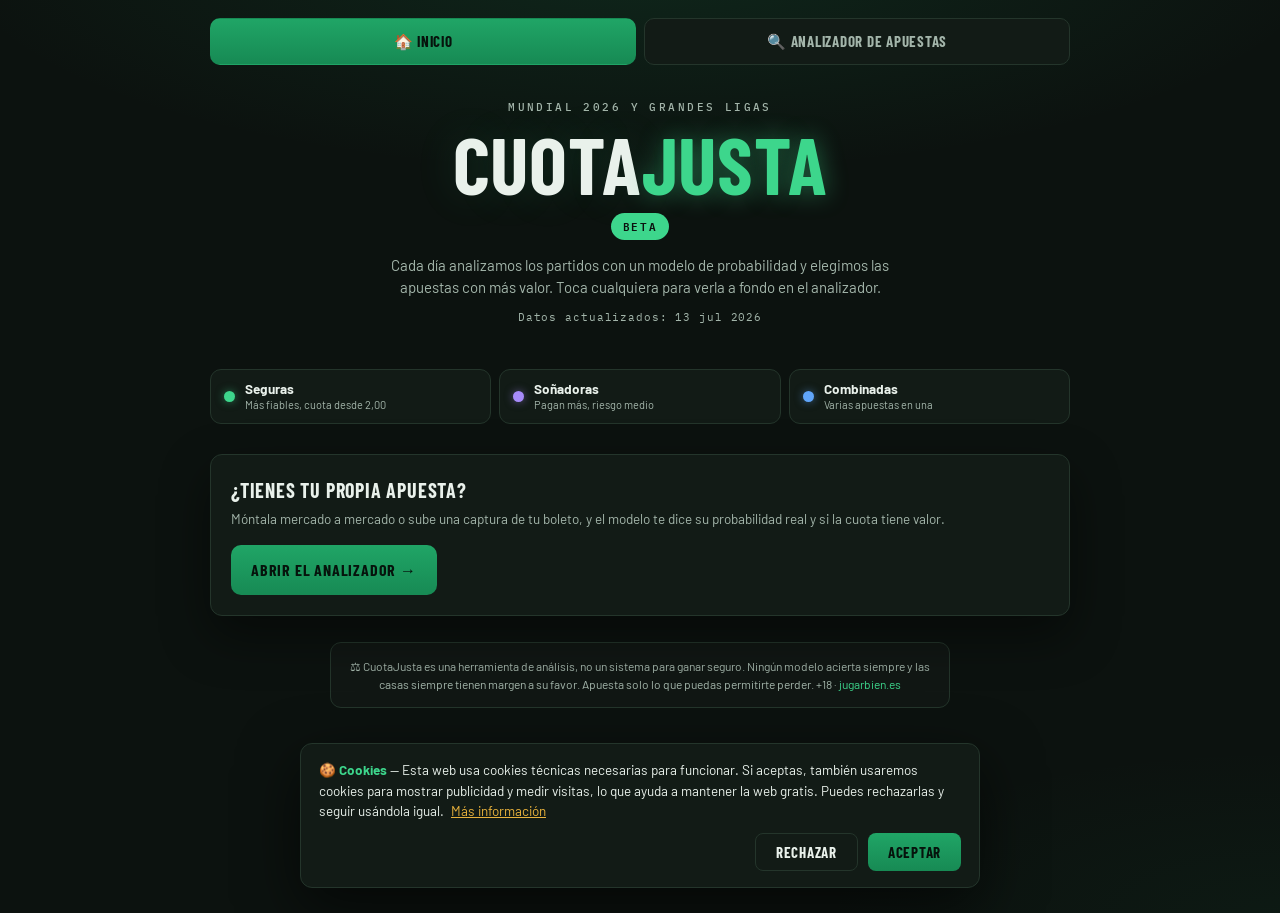
==== commit c9a019bf: "Add files via upload" ====
--- a/index.html
+++ b/index.html
@@ -42,12 +42,14 @@
 </head>
 <body>
 
-<nav class="tabs">
-  <a href="index.html" class="activa">🏠 Inicio</a>
+<a href="#contenido" class="saltar-contenido">Saltar al contenido</a>
+
+<nav class="tabs" aria-label="Navegación principal">
+  <a href="index.html" class="activa" aria-current="page">🏠 Inicio</a>
   <a href="analizador.html">🔍 Analizador de apuestas</a>
 </nav>
 
-<div class="wrap">
+<div class="wrap" id="contenido">
 
   <header>
     <p class="eyebrow">Mundial 2026 y grandes ligas</p>
@@ -145,6 +147,11 @@
     var card = document.createElement("button");
     card.type = "button";
     card.className = "cd-card";
+    var tipoTxt = tipo === "sonadora" ? "Apuesta soñadora" : (tipo === "combo" ? "Combinada" : "Apuesta segura");
+    card.setAttribute("aria-label",
+      tipoTxt + " para " + ctx.L + " contra " + ctx.V + ": " +
+      describir(elegida.sel, ctx) + ". Probabilidad " + fPct(elegida.p, 0) +
+      ", cuota justa " + fNum(1 / elegida.p, 2) + ". Pulsa para analizarla.");
 
     var fecha = document.createElement("span");
     fecha.className = "cd-fecha";
--- a/estilos.css
+++ b/estilos.css
@@ -9,11 +9,28 @@
     --oro:#E9B23C;
     --rojo:#E15A52;
     --texto:#E9F1EB;
-    --muted:#93A69B;
+    --muted:#A3B5AA;
     --radius:12px;
   }
   *{box-sizing:border-box;margin:0;padding:0}
   html{scroll-behavior:smooth}
+
+  /* --- Accesibilidad: foco de teclado visible y consistente --- */
+  a:focus-visible, button:focus-visible, select:focus-visible,
+  input:focus-visible, [tabindex]:focus-visible, summary:focus-visible{
+    outline:3px solid var(--verde-brillo);
+    outline-offset:2px;
+    border-radius:6px;
+  }
+  /* No quitar el foco para quien usa teclado; solo se oculta con ratón */
+  :focus:not(:focus-visible){ outline:none; }
+  /* Salto rápido al contenido para lectores de pantalla y teclado */
+  .saltar-contenido{
+    position:absolute;left:-9999px;top:0;z-index:1000;
+    background:var(--verde-brillo);color:#06130C;padding:10px 16px;
+    font-weight:700;border-radius:0 0 8px 0;text-decoration:none;
+  }
+  .saltar-contenido:focus{ left:0; }
   @media (prefers-reduced-motion:reduce){
     html{scroll-behavior:auto}
     *,*::before,*::after{animation:none!important;transition:none!important}
@@ -108,9 +125,13 @@
     flex:0 0 auto;width:255px;scroll-snap-align:start;cursor:pointer;
     background:var(--panel);border:1px solid var(--linea);border-radius:10px;
     padding:14px;text-align:left;color:var(--texto);font-family:inherit;
-    transition:border-color .15s, transform .12s;
-  }
-  .cd-card:hover{border-color:var(--verde-brillo);transform:translateY(-2px)}
+    transition:border-color .18s, transform .15s, box-shadow .18s;
+  }
+  .cd-card:hover{
+    border-color:var(--verde-brillo);transform:translateY(-3px);
+    box-shadow:0 10px 30px rgba(61,214,140,.14);
+  }
+  .cd-card:active{transform:translateY(-1px)}
   .cd-fecha{
     font-family:'IBM Plex Mono',monospace;font-size:11px;font-weight:600;
     letter-spacing:.08em;color:var(--muted);text-transform:uppercase;
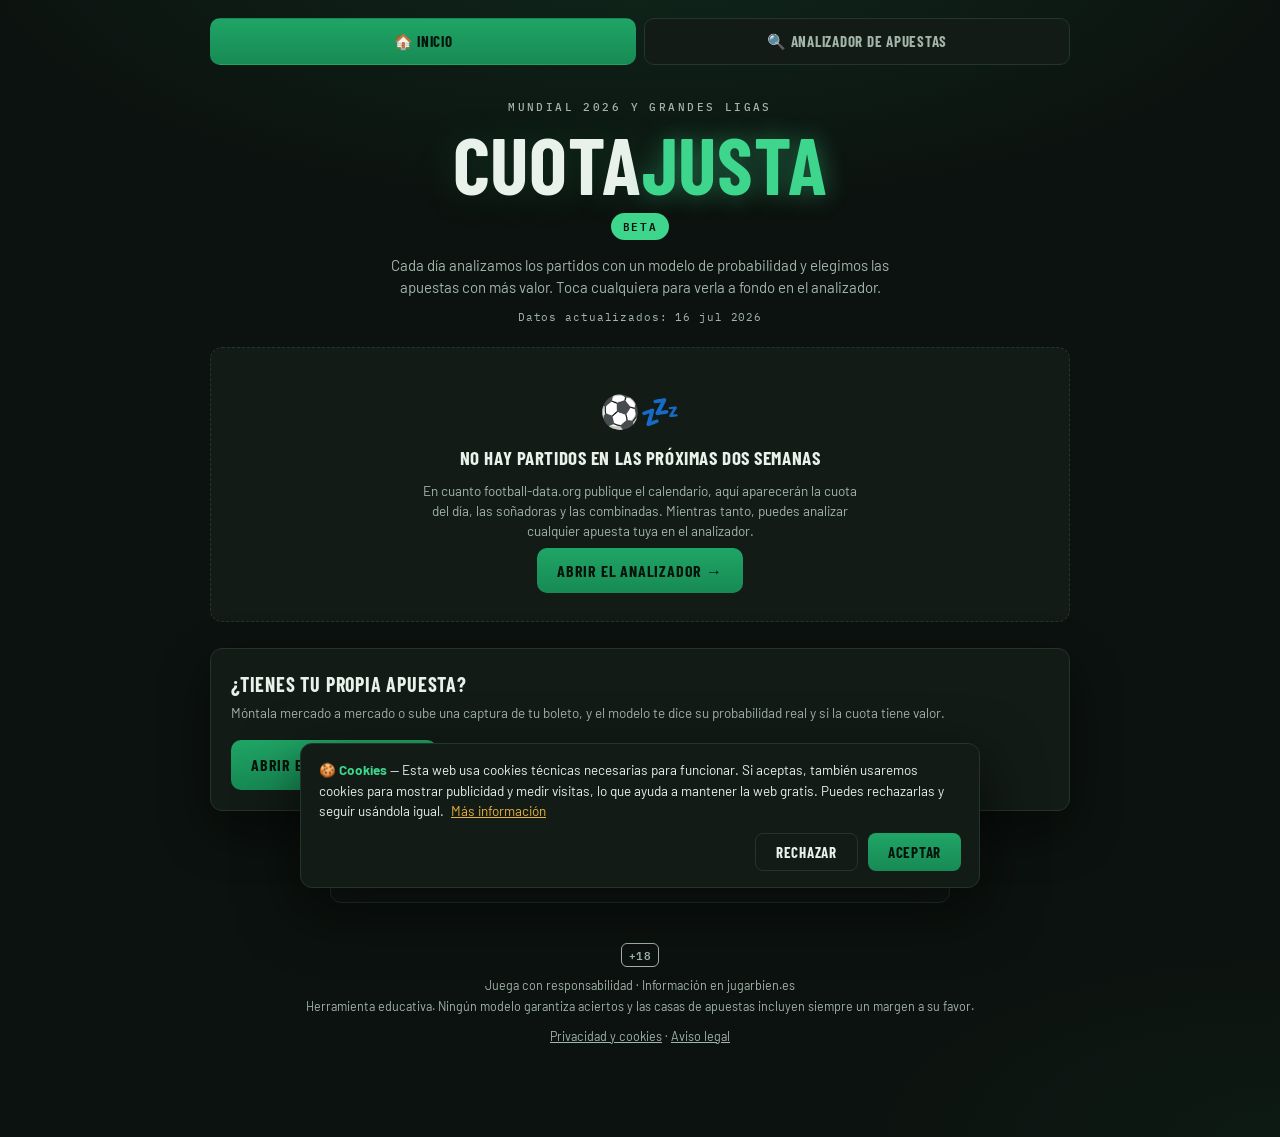
==== commit 3bd62617: "Add files via upload" ====
--- a/index.html
+++ b/index.html
@@ -15,11 +15,15 @@
 <meta property="og:title" content="CuotaJusta · Cuota del día, combinadas y apuestas soñadoras">
 <meta property="og:description" content="Cada día, la apuesta más fiable, la más arriesgada con premio y las mejores combinadas del Mundial 2026 y las grandes ligas.">
 <meta property="og:url" content="https://cuotajusta.es/">
+<meta property="og:image" content="https://cuotajusta.es/og-image.jpg">
+<meta property="og:image:width" content="1200">
+<meta property="og:image:height" content="630">
 <meta property="og:locale" content="es_ES">
 
 <meta name="twitter:card" content="summary_large_image">
 <meta name="twitter:title" content="CuotaJusta · Cuota del día, combinadas y apuestas soñadoras">
 <meta name="twitter:description" content="La apuesta más fiable de cada partido, calculada cada día con un modelo de probabilidad.">
+<meta name="twitter:image" content="https://cuotajusta.es/og-image.jpg">
 
 <script type="application/ld+json">
 {
@@ -35,10 +39,28 @@
 }
 </script>
 
+<link rel="icon" type="image/svg+xml" href="favicon.svg">
 <link rel="preconnect" href="https://fonts.googleapis.com">
 <link rel="preconnect" href="https://fonts.gstatic.com" crossorigin>
 <link href="https://fonts.googleapis.com/css2?family=Barlow+Condensed:wght@600;700&family=Barlow:wght@400;500;600&family=IBM+Plex+Mono:wght@500;600&display=swap" rel="stylesheet">
 <link rel="stylesheet" href="estilos.css">
+
+<!-- Consentimiento de anuncios (RGPD). Debe ir SIEMPRE antes del script de AdSense.
+     Por defecto DENEGADO: Google no usa cookies de publicidad hasta que el usuario
+     pulsa "Aceptar" en el banner (cookies.js hace el 'update' a granted). -->
+<script>
+  window.dataLayer = window.dataLayer || [];
+  function gtag(){ dataLayer.push(arguments); }
+  (function(){
+    var ok = false;
+    try { ok = localStorage.getItem("cuotajusta_cookies") === "si"; } catch (e) {}
+    var v = ok ? "granted" : "denied";
+    gtag("consent", "default", {
+      ad_storage: v, ad_user_data: v, ad_personalization: v, analytics_storage: v
+    });
+  })();
+</script>
+<script async src="https://pagead2.googlesyndication.com/pagead/js/adsbygoogle.js?client=ca-pub-1472848221494637" crossorigin="anonymous"></script>
 </head>
 <body>
 
@@ -92,6 +114,13 @@
     <p class="cd-nota">Dos apuestas del mismo partido unidas en una, con la probabilidad calculada de forma exacta sobre el marcador (no es una simple multiplicación). Toca una tarjeta para analizarla. Ningún pronóstico es seguro.</p>
   </section>
 
+  <section class="sin-partidos" id="sin-partidos">
+    <p class="sin-partidos-emoji">⚽💤</p>
+    <p class="sin-partidos-titulo">No hay partidos en las próximas dos semanas</p>
+    <p class="sin-partidos-txt">En cuanto football-data.org publique el calendario, aquí aparecerán la cuota del día, las soñadoras y las combinadas. Mientras tanto, puedes analizar cualquier apuesta tuya en el analizador.</p>
+    <a href="analizador.html" class="cta-btn">Abrir el analizador →</a>
+  </section>
+
   <section class="cd" style="display:block" id="cta-analizador">
     <div class="cta-caja">
       <div>
@@ -126,7 +155,11 @@
 <footer>
   <span class="mas18">+18</span><br>
   Juega con responsabilidad · Información en jugarbien.es<br>
-  Herramienta educativa. Ningún modelo garantiza aciertos y las casas de apuestas incluyen siempre un margen a su favor.
+  Herramienta educativa. Ningún modelo garantiza aciertos y las casas de apuestas incluyen siempre un margen a su favor.<br>
+  <span class="footer-legal">
+    <a href="privacidad.html">Privacidad y cookies</a> ·
+    <a href="aviso-legal.html">Aviso legal</a>
+  </span>
 </footer>
 
 <script src="datos_respaldo.js"></script>
@@ -149,7 +182,7 @@
     card.className = "cd-card";
     var tipoTxt = tipo === "sonadora" ? "Apuesta soñadora" : (tipo === "combo" ? "Combinada" : "Apuesta segura");
     card.setAttribute("aria-label",
-      tipoTxt + " para " + ctx.L + " contra " + ctx.V + ": " +
+      tipoTxt + " para " + nombreES(ctx.L) + " contra " + nombreES(ctx.V) + ": " +
       describir(elegida.sel, ctx) + ". Probabilidad " + fPct(elegida.p, 0) +
       ", cuota justa " + fNum(1 / elegida.p, 2) + ". Pulsa para analizarla.");
 
@@ -164,7 +197,7 @@
     pintarEscudo(e1, ctx.L, ctx.comp);
     pintarEscudo(e2, ctx.V, ctx.comp);
     var nom = document.createElement("span");
-    nom.textContent = ctx.L + " – " + ctx.V;
+    nom.textContent = nombreES(ctx.L) + " – " + nombreES(ctx.V);
     equipos.appendChild(e1); equipos.appendChild(nom); equipos.appendChild(e2);
 
     var pick = document.createElement("p");
@@ -277,7 +310,7 @@
       linea.className = "cd-leg";
       var eq = document.createElement("span");
       eq.className = "cd-leg-partido";
-      eq.textContent = pi.x.p[0] + " – " + pi.x.p[1];
+      eq.textContent = nombreES(pi.x.p[0]) + " – " + nombreES(pi.x.p[1]);
       var ap = document.createElement("span");
       ap.className = "cd-leg-apuesta";
       ap.textContent = describir(pi.c.sel, { comp: pi.x.comp, L: pi.x.p[0], V: pi.x.p[1] }) + " (" + fPct(pi.c.p, 0) + ")";
@@ -343,6 +376,20 @@
   construirCuotaDia();
   construirSonadoras();
   construirCombinadas();
+
+  // Si ninguna de las tres secciones tiene tarjetas (sin partidos en las próximas
+  // dos semanas), la leyenda quedaría apuntando a secciones vacías: se oculta y se
+  // muestra en su lugar un aviso claro en vez de dejar la portada muda.
+  (function comprobarSinPartidos(){
+    var hayAlgo = $("cd").classList.contains("visible") ||
+                  $("sonadoras").classList.contains("visible") ||
+                  $("combinadas").classList.contains("visible");
+    if (!hayAlgo){
+      var leyenda = document.querySelector(".leyenda");
+      if (leyenda) leyenda.style.display = "none";
+      $("sin-partidos").classList.add("visible");
+    }
+  })();
 })();
 </script>
 </body>
--- a/estilos.css
+++ b/estilos.css
@@ -626,6 +626,34 @@
     border:1.5px solid var(--muted);border-radius:6px;padding:2px 7px;margin-bottom:8px;
     letter-spacing:.06em;
   }
+  .footer-legal{display:inline-block;margin-top:8px}
+  .footer-legal a{color:var(--muted);text-decoration:underline}
+  .footer-legal a:hover{color:var(--verde-brillo)}
+
+  /* --- Páginas legales (privacidad, aviso legal) --- */
+  .legal{
+    background:var(--panel);border:1px solid var(--linea);border-radius:var(--radius);
+    padding:28px 26px;margin:26px 0;line-height:1.65;
+  }
+  @media (max-width:520px){ .legal{padding:22px 18px} }
+  .legal-h1{
+    font-family:'Barlow Condensed',sans-serif;font-weight:700;font-size:30px;
+    text-transform:uppercase;letter-spacing:.02em;line-height:1.1;
+  }
+  .legal-fecha{
+    font-family:'IBM Plex Mono',monospace;font-size:11px;color:var(--muted);
+    letter-spacing:.06em;margin-top:6px;margin-bottom:22px;
+  }
+  .legal h2{
+    font-family:'Barlow Condensed',sans-serif;font-weight:700;font-size:19px;
+    text-transform:uppercase;letter-spacing:.03em;color:var(--verde-brillo);
+    margin:26px 0 8px;
+  }
+  .legal p{color:var(--muted);font-size:14px;margin-bottom:10px}
+  .legal b{color:var(--texto);font-weight:600}
+  .legal ul{margin:0 0 12px 20px}
+  .legal li{color:var(--muted);font-size:14px;margin-bottom:6px}
+  .legal a{color:var(--verde-brillo)}
 
   /* --- Banner de cookies --- */
   .cookies{
@@ -698,6 +726,19 @@
     transition:filter .12s;
   }
   .cta-btn:hover{filter:brightness(1.08)}
+
+  /* --- Aviso de "sin partidos" (evita una portada muda cuando no hay datos) --- */
+  .sin-partidos{
+    display:none;text-align:center;padding:38px 20px;margin-bottom:26px;
+    background:var(--panel);border:1px dashed var(--linea);border-radius:var(--radius);
+  }
+  .sin-partidos.visible{display:block}
+  .sin-partidos-emoji{font-size:32px;margin-bottom:10px}
+  .sin-partidos-titulo{
+    font-family:'Barlow Condensed',sans-serif;font-weight:700;font-size:19px;
+    text-transform:uppercase;letter-spacing:.03em;margin-bottom:8px;
+  }
+  .sin-partidos-txt{color:var(--muted);font-size:13.5px;max-width:440px;margin:0 auto 18px;line-height:1.5}
   .aviso-honesto{
     font-size:12px;color:var(--muted);line-height:1.5;text-align:center;
     max-width:620px;margin:26px auto 0;padding:14px 18px;
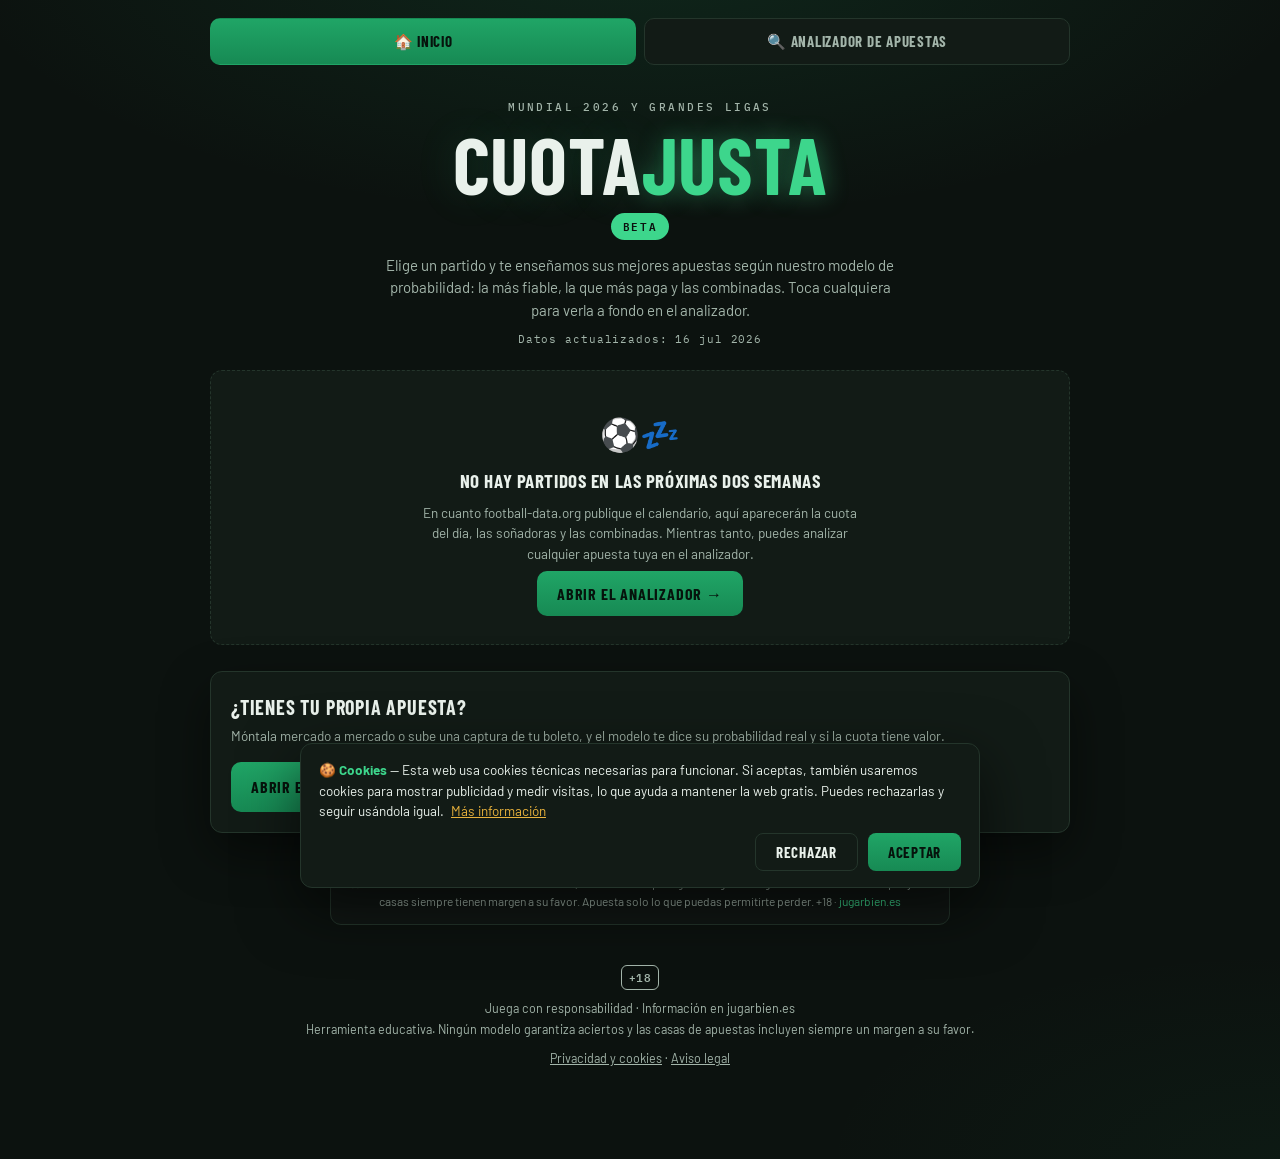
==== commit e2832288: "Add files via upload" ====
--- a/index.html
+++ b/index.html
@@ -77,7 +77,7 @@
     <p class="eyebrow">Mundial 2026 y grandes ligas</p>
     <h1>Cuota<span class="justa">Justa</span></h1>
     <span class="demo-badge">Beta</span>
-    <p class="lede">Cada día analizamos los partidos con un modelo de probabilidad y elegimos las apuestas con más valor. Toca cualquiera para verla a fondo en el analizador.</p>
+    <p class="lede">Elige un partido y te enseñamos sus mejores apuestas según nuestro modelo de probabilidad: la más fiable, la que más paga y las combinadas. Toca cualquiera para verla a fondo en el analizador.</p>
     <p class="fecha-datos" id="fecha-datos"></p>
   </header>
 
@@ -96,10 +96,16 @@
     </a>
   </div>
 
+  <section class="selector-partido" id="selector-partido">
+    <h2 class="cd-titulo"><span class="estrella-p">⚽</span> <span id="sp-titulo-txt">Elige un partido</span></h2>
+    <div class="sp-lista" id="sp-lista"></div>
+    <p class="cd-nota" id="sp-nota">Toca un partido para ver sus mejores apuestas según el modelo.</p>
+  </section>
+
   <section class="cd" id="cd">
-    <h2 class="cd-titulo"><span class="estrella">⭐</span> <span id="cd-titulo-txt">Cuota del día</span></h2>
+    <h2 class="cd-titulo"><span class="estrella">⭐</span> <span id="cd-titulo-txt">Segura</span></h2>
     <div class="cd-cards" id="cd-cards"></div>
-    <p class="cd-nota">La selección más fiable de cada partido según el modelo. La «cuota justa» es tu listón: si tu casa paga más, la apuesta tiene valor. Toca una tarjeta para analizarla en el analizador de apuestas. Ningún pronóstico es seguro.</p>
+    <p class="cd-nota">La selección más fiable de este partido según el modelo. La «cuota justa» es tu listón: si tu casa paga más, la apuesta tiene valor. Toca una tarjeta para analizarla en el analizador de apuestas. Ningún pronóstico es seguro.</p>
   </section>
 
   <section class="cd sonadoras" id="sonadoras">
@@ -112,6 +118,12 @@
     <h2 class="cd-titulo"><span class="estrella-c">🎟️</span> Combinadas</h2>
     <div class="cd-cards" id="comb-cards"></div>
     <p class="cd-nota">Dos apuestas del mismo partido unidas en una, con la probabilidad calculada de forma exacta sobre el marcador (no es una simple multiplicación). Toca una tarjeta para analizarla. Ningún pronóstico es seguro.</p>
+  </section>
+
+  <section class="cd multi" id="multi">
+    <h2 class="cd-titulo"><span class="estrella-m">🔥</span> Combinadas del día</h2>
+    <div class="cd-cards" id="multi-cards"></div>
+    <p class="cd-nota">Estas juntan las mejores apuestas de <b>varios partidos distintos</b>. Al ser partidos independientes entre sí, multiplicar sus probabilidades es matemáticamente exacto. Pagan mucho más, pero tienen que acertar todas.</p>
   </section>
 
   <section class="sin-partidos" id="sin-partidos">
@@ -120,6 +132,18 @@
     <p class="sin-partidos-txt">En cuanto football-data.org publique el calendario, aquí aparecerán la cuota del día, las soñadoras y las combinadas. Mientras tanto, puedes analizar cualquier apuesta tuya en el analizador.</p>
     <a href="analizador.html" class="cta-btn">Abrir el analizador →</a>
   </section>
+
+  <!-- Anuncio. Se oculta solo si la portada se queda sin partidos: las políticas de
+       AdSense no permiten anuncios en páginas sin contenido propio. -->
+  <div class="anuncio" id="anuncio-portada">
+    <span class="anuncio-etiqueta">Publicidad</span>
+    <ins class="adsbygoogle"
+         style="display:block"
+         data-ad-client="ca-pub-1472848221494637"
+         data-ad-slot="1144121895"
+         data-ad-format="auto"
+         data-full-width-responsive="true"></ins>
+  </div>
 
   <section class="cd" style="display:block" id="cta-analizador">
     <div class="cta-caja">
@@ -250,45 +274,94 @@
     return card;
   }
 
-  function construirCuotaDia(){
-    var todos = partidosParaTarjetas();
-    if (!todos.length) return;
+  // ===== SELECTOR DE PARTIDO =====
+  // La portada ya no vuelca todas las apuestas de todos los partidos de golpe:
+  // se elige un partido y solo se muestran SUS mejores apuestas.
+  var PARTIDOS = partidosParaTarjetas();
+  var idxActivo = -1;
+
+  function crearTarjetaPartido(x, i){
+    var btn = document.createElement("button");
+    btn.type = "button";
+    btn.className = "sp-card";
+    btn.setAttribute("data-idx", i);
+    btn.setAttribute("aria-label",
+      "Ver apuestas de " + nombreES(x.p[0]) + " contra " + nombreES(x.p[1]) +
+      ", " + fFechaHora(x.p[2]) + ", " + x.compN);
+
+    var fecha = document.createElement("span");
+    fecha.className = "sp-fecha";
+    fecha.textContent = fFechaHora(x.p[2]) + " · " + x.compN;
+
+    var equipos = document.createElement("span");
+    equipos.className = "sp-equipos";
+    var e1 = document.createElement("span"); e1.className = "escudo mini";
+    var e2 = document.createElement("span"); e2.className = "escudo mini";
+    pintarEscudo(e1, x.p[0], x.comp);
+    pintarEscudo(e2, x.p[1], x.comp);
+    var nom = document.createElement("span");
+    nom.className = "sp-nombres";
+    nom.textContent = nombreES(x.p[0]) + " – " + nombreES(x.p[1]);
+    equipos.appendChild(e1); equipos.appendChild(nom); equipos.appendChild(e2);
+
+    btn.appendChild(fecha);
+    btn.appendChild(equipos);
+    btn.addEventListener("click", function(){ elegirPartido(i); });
+    return btn;
+  }
+
+  function construirSelector(){
+    var cont = $("sp-lista");
+    cont.innerHTML = "";
+    PARTIDOS.forEach(function(x, i){ cont.appendChild(crearTarjetaPartido(x, i)); });
+
     var hoy = new Date().toDateString();
-    var deHoy = todos.filter(function(x){ return new Date(x.p[2]).toDateString() === hoy; });
-    // Los de hoy primero, pero SIN quitar el resto de la semana
-    var usar = deHoy.concat(todos.filter(function(x){ return deHoy.indexOf(x) === -1; })).slice(0, 8);
-    $("cd-titulo-txt").textContent = deHoy.length ? "Cuota del día" : "Cuotas de la semana";
-
-    var porPartido = tarjetasPorPartido(usar.length, 6);
+    var nHoy = PARTIDOS.filter(function(x){ return new Date(x.p[2]).toDateString() === hoy; }).length;
+    $("sp-titulo-txt").textContent = nHoy
+      ? "Elige un partido · " + nHoy + (nHoy === 1 ? " hoy" : " hoy")
+      : "Elige un partido";
+  }
+
+  // Pinta las apuestas del partido elegido en las tres secciones.
+  function elegirPartido(i){
+    idxActivo = i;
+    var x = PARTIDOS[i];
+
+    // Marcar visualmente la tarjeta activa
+    var tarjetas = $("sp-lista").querySelectorAll(".sp-card");
+    for (var k = 0; k < tarjetas.length; k++){
+      var activa = parseInt(tarjetas[k].getAttribute("data-idx"), 10) === i;
+      tarjetas[k].classList.toggle("activa", activa);
+      tarjetas[k].setAttribute("aria-pressed", activa ? "true" : "false");
+    }
+
+    var ctx = { comp: x.comp, L: x.p[0], V: x.p[1] };
+    var m = calcularPartido(ctx.comp, ctx.L, ctx.V);
+    var POR_SECCION = 2; // pocas y buenas: la portada no debe saturar
+
+    // 1) Seguras
     var cont = $("cd-cards"); cont.innerHTML = "";
-    usar.forEach(function(x){
-      var ctx = { comp: x.comp, L: x.p[0], V: x.p[1] };
-      var m = calcularPartido(ctx.comp, ctx.L, ctx.V);
-      mejoresApuestas(ctx, m, porPartido).forEach(function(mejor){
-        cont.appendChild(crearTarjeta(x, mejor, "segura"));
-      });
-    });
-    if (cont.children.length) $("cd").classList.add("visible");
-  }
-
-  function construirSonadoras(){
-    var todos = partidosParaTarjetas();
-    if (!todos.length) return;
-    var hoy = new Date().toDateString();
-    var deHoy = todos.filter(function(x){ return new Date(x.p[2]).toDateString() === hoy; });
-    // Los de hoy primero, pero SIN quitar el resto de la semana
-    var usar = deHoy.concat(todos.filter(function(x){ return deHoy.indexOf(x) === -1; })).slice(0, 8);
-
-    var porPartido = tarjetasPorPartido(usar.length, 6);
-    var cont = $("son-cards"); cont.innerHTML = "";
-    usar.forEach(function(x){
-      var ctx = { comp: x.comp, L: x.p[0], V: x.p[1] };
-      var m = calcularPartido(ctx.comp, ctx.L, ctx.V);
-      apuestasSonadoras(ctx, m, porPartido).forEach(function(sueno){
-        cont.appendChild(crearTarjeta(x, sueno, "sonadora"));
-      });
-    });
-    if (cont.children.length) $("sonadoras").classList.add("visible");
+    mejoresApuestas(ctx, m, POR_SECCION).forEach(function(c){
+      cont.appendChild(crearTarjeta(x, c, "segura"));
+    });
+    $("cd").classList.toggle("visible", cont.children.length > 0);
+
+    // 2) Soñadoras
+    var cont2 = $("son-cards"); cont2.innerHTML = "";
+    apuestasSonadoras(ctx, m, POR_SECCION).forEach(function(c){
+      cont2.appendChild(crearTarjeta(x, c, "sonadora"));
+    });
+    $("sonadoras").classList.toggle("visible", cont2.children.length > 0);
+
+    // 3) Combinadas del mismo partido
+    var cont3 = $("comb-cards"); cont3.innerHTML = "";
+    combosDisponibles(ctx, m).slice(0, POR_SECCION).forEach(function(c){
+      cont3.appendChild(crearTarjeta(x, c, "combo"));
+    });
+    $("combinadas").classList.toggle("visible", cont3.children.length > 0);
+
+    $("sp-nota").textContent = "Mostrando las mejores apuestas de " +
+      nombreES(x.p[0]) + " – " + nombreES(x.p[1]) + ". Toca otro partido para cambiar.";
   }
 
   // Tarjeta de combinada de VARIOS partidos: cada pierna con su partido,
@@ -338,58 +411,38 @@
     return card;
   }
 
-  function construirCombinadas(){
-    var todos = partidosParaTarjetas();
-    if (!todos.length) return;
-    var hoy = new Date().toDateString();
-    var deHoy = todos.filter(function(x){ return new Date(x.p[2]).toDateString() === hoy; });
-    // Los de hoy primero, pero SIN quitar el resto de la semana
-    var usar = deHoy.concat(todos.filter(function(x){ return deHoy.indexOf(x) === -1; })).slice(0, 8);
-
-    var cont = $("comb-cards"); cont.innerHTML = "";
-
-    // 1) Combinadas de VARIOS partidos (si hay al menos 2): el plato fuerte
-    if (usar.length >= 2){
-      var piernas = usar.slice(0, 3).map(function(x){
-        var ctx = { comp: x.comp, L: x.p[0], V: x.p[1] };
-        var m = calcularPartido(ctx.comp, ctx.L, ctx.V);
-        var mejores = mejoresApuestas(ctx, m, 1);
-        return mejores.length ? { x: x, c: mejores[0], p: mejores[0].p } : null;
-      }).filter(Boolean);
-      if (piernas.length >= 2) cont.appendChild(crearTarjetaMulti("Doble del día", piernas.slice(0, 2)));
-      if (piernas.length >= 3) cont.appendChild(crearTarjetaMulti("Triple del día", piernas));
-    }
-
-    // 2) Combinadas del mismo partido (exactas sobre el marcador)
-    var porPartido = tarjetasPorPartido(usar.length, 6);
-    usar.forEach(function(x){
+  // Combinadas de varios partidos: no dependen del partido elegido, se calculan
+  // una sola vez con los partidos más próximos.
+  function construirMulti(){
+    var cont = $("multi-cards"); cont.innerHTML = "";
+    if (PARTIDOS.length < 2) return;
+    var piernas = PARTIDOS.slice(0, 3).map(function(x){
       var ctx = { comp: x.comp, L: x.p[0], V: x.p[1] };
       var m = calcularPartido(ctx.comp, ctx.L, ctx.V);
-      combosDisponibles(ctx, m).slice(0, porPartido).forEach(function(combo){
-        cont.appendChild(crearTarjeta(x, combo, "combo"));
-      });
-    });
-    if (cont.children.length) $("combinadas").classList.add("visible");
-  }
-
-
-  construirCuotaDia();
-  construirSonadoras();
-  construirCombinadas();
-
-  // Si ninguna de las tres secciones tiene tarjetas (sin partidos en las próximas
-  // dos semanas), la leyenda quedaría apuntando a secciones vacías: se oculta y se
-  // muestra en su lugar un aviso claro en vez de dejar la portada muda.
-  (function comprobarSinPartidos(){
-    var hayAlgo = $("cd").classList.contains("visible") ||
-                  $("sonadoras").classList.contains("visible") ||
-                  $("combinadas").classList.contains("visible");
-    if (!hayAlgo){
-      var leyenda = document.querySelector(".leyenda");
-      if (leyenda) leyenda.style.display = "none";
-      $("sin-partidos").classList.add("visible");
-    }
-  })();
+      var mejores = mejoresApuestas(ctx, m, 1);
+      return mejores.length ? { x: x, c: mejores[0], p: mejores[0].p } : null;
+    }).filter(Boolean);
+    if (piernas.length >= 2) cont.appendChild(crearTarjetaMulti("Doble del día", piernas.slice(0, 2)));
+    if (piernas.length >= 3) cont.appendChild(crearTarjetaMulti("Triple del día", piernas));
+    if (cont.children.length) $("multi").classList.add("visible");
+  }
+
+  // --- Arranque ---
+  if (!PARTIDOS.length){
+    // Sin partidos en las próximas dos semanas: nada que elegir ni que apostar.
+    var leyenda = document.querySelector(".leyenda");
+    if (leyenda) leyenda.style.display = "none";
+    $("selector-partido").style.display = "none";
+    $("sin-partidos").classList.add("visible");
+    // Sin contenido propio no puede haber anuncio (políticas de AdSense).
+    var anuncio = $("anuncio-portada");
+    if (anuncio) anuncio.remove();
+  } else {
+    construirSelector();
+    elegirPartido(0);   // arranca con el partido más próximo
+    construirMulti();
+    try { (window.adsbygoogle = window.adsbygoogle || []).push({}); } catch (e) {}
+  }
 })();
 </script>
 </body>
--- a/estilos.css
+++ b/estilos.css
@@ -727,6 +727,62 @@
   }
   .cta-btn:hover{filter:brightness(1.08)}
 
+  /* --- Selector de partido (portada) --- */
+  .selector-partido{margin-bottom:26px}
+  .cd-titulo .estrella-p{filter:drop-shadow(0 0 6px rgba(61,214,140,.45))}
+  .sp-lista{
+    display:flex;gap:9px;overflow-x:auto;padding-bottom:8px;
+    scroll-snap-type:x mandatory;-webkit-overflow-scrolling:touch;
+  }
+  @media (min-width:900px){
+    .sp-lista{display:grid;grid-template-columns:repeat(2,1fr);overflow:visible}
+  }
+  .sp-card{
+    flex:0 0 auto;width:230px;scroll-snap-align:start;cursor:pointer;
+    background:var(--panel);border:1.5px solid var(--linea);border-radius:11px;
+    padding:12px 13px;text-align:left;color:var(--texto);font-family:inherit;
+    display:flex;flex-direction:column;gap:8px;
+    transition:border-color .16s, transform .14s, background .16s;
+  }
+  @media (min-width:900px){ .sp-card{width:auto} }
+  .sp-card:hover{border-color:var(--verde-brillo);transform:translateY(-2px)}
+  .sp-card.activa{
+    border-color:var(--verde-brillo);
+    background:linear-gradient(180deg, rgba(61,214,140,.10), rgba(61,214,140,.02));
+    box-shadow:0 6px 22px rgba(61,214,140,.13);
+  }
+  .sp-card.activa .sp-nombres{color:var(--verde-brillo)}
+  .sp-fecha{
+    font-family:'IBM Plex Mono',monospace;font-size:10px;color:var(--muted);
+    letter-spacing:.06em;text-transform:uppercase;
+  }
+  .sp-equipos{display:flex;align-items:center;gap:7px}
+  .sp-nombres{
+    font-family:'Barlow Condensed',sans-serif;font-weight:700;font-size:15px;
+    letter-spacing:.02em;text-transform:uppercase;line-height:1.15;flex:1;
+  }
+
+  /* --- Combinadas de varios partidos --- */
+  .multi .estrella-m{filter:drop-shadow(0 0 6px rgba(244,199,82,.5))}
+  .multi .cd-card{border-color:rgba(244,199,82,.28)}
+  .multi .cd-card:hover{border-color:#F4C752;box-shadow:0 8px 30px rgba(244,199,82,.16)}
+  .multi .cd-prob{color:#F4C752}
+
+  /* --- Bloque de publicidad (AdSense) --- */
+  .anuncio{
+    margin:30px 0;
+    /* Altura mínima reservada: evita que la página "salte" cuando carga el anuncio */
+    min-height:110px;
+    text-align:center;
+    overflow:hidden;
+  }
+  .anuncio-etiqueta{
+    display:block;font-size:9.5px;color:var(--muted);
+    text-transform:uppercase;letter-spacing:.14em;
+    margin-bottom:7px;opacity:.75;
+  }
+  .anuncio .adsbygoogle{ display:block; }
+
   /* --- Aviso de "sin partidos" (evita una portada muda cuando no hay datos) --- */
   .sin-partidos{
     display:none;text-align:center;padding:38px 20px;margin-bottom:26px;
